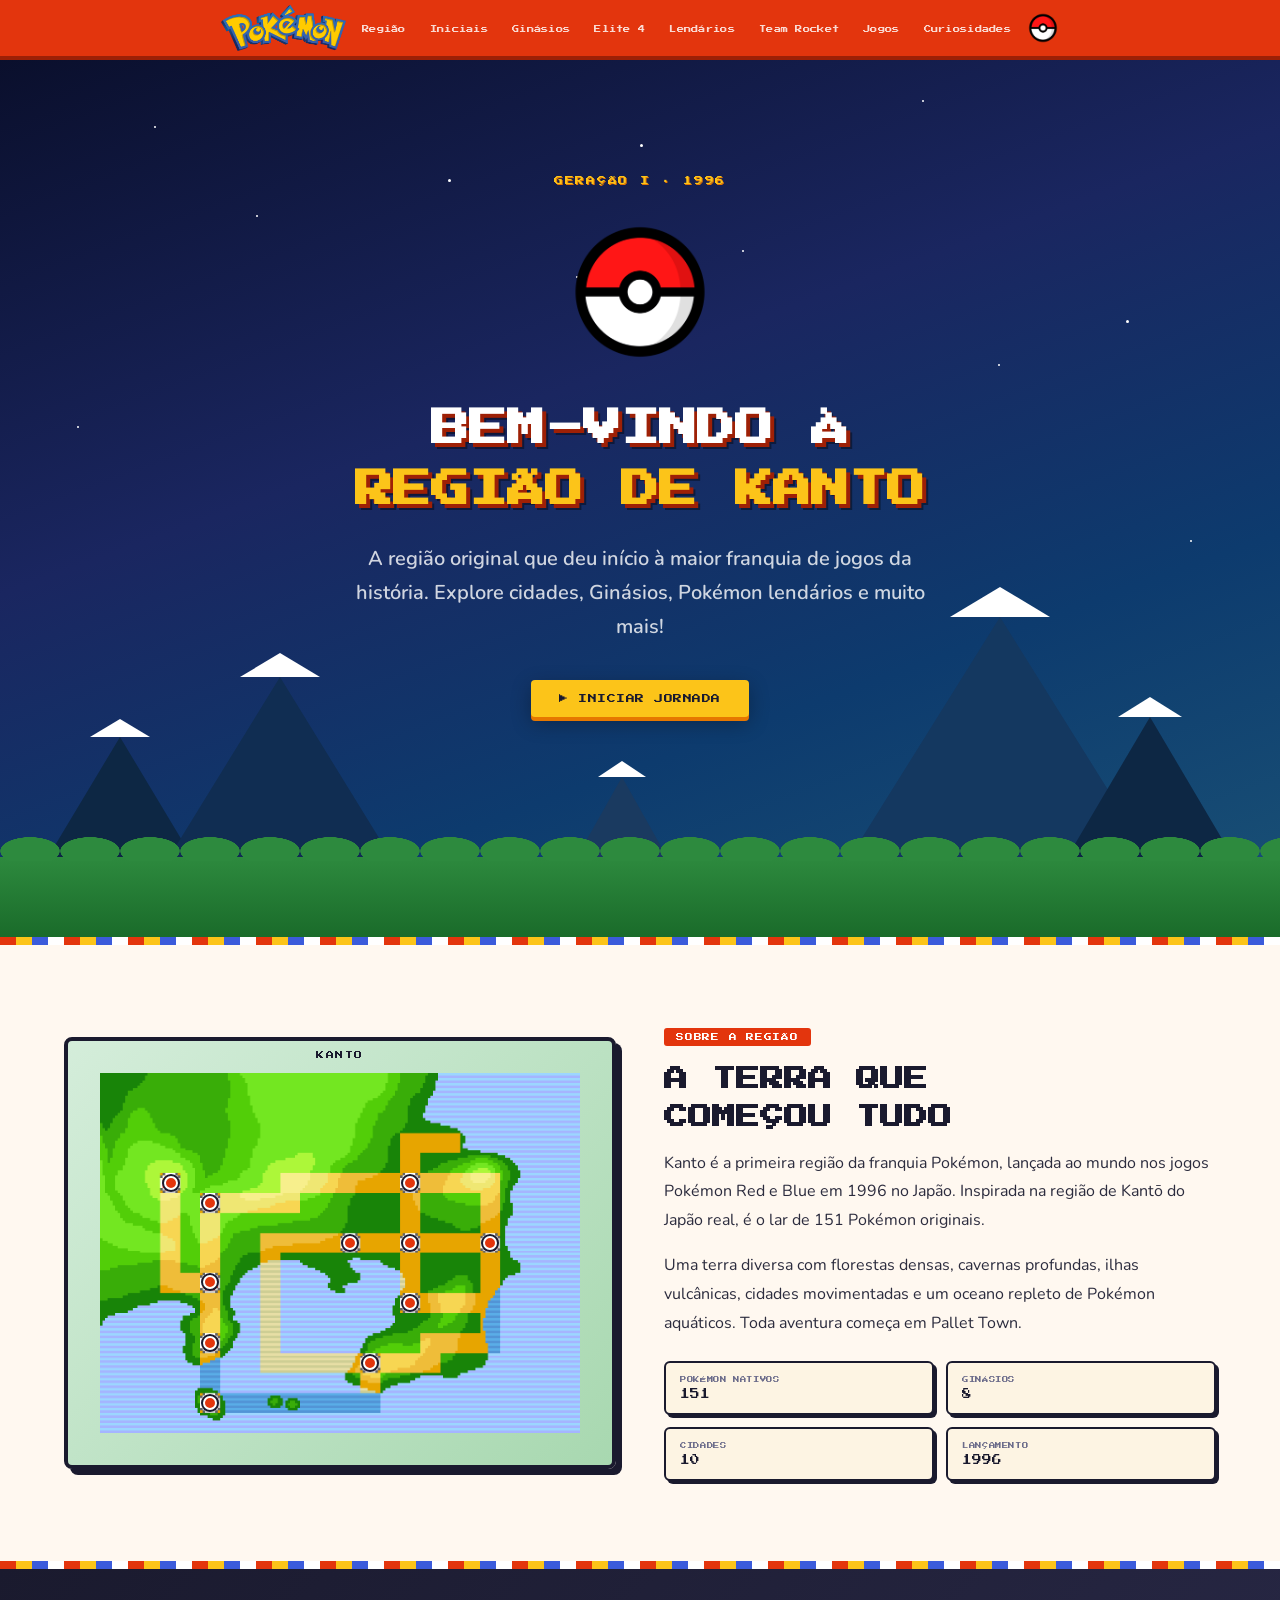
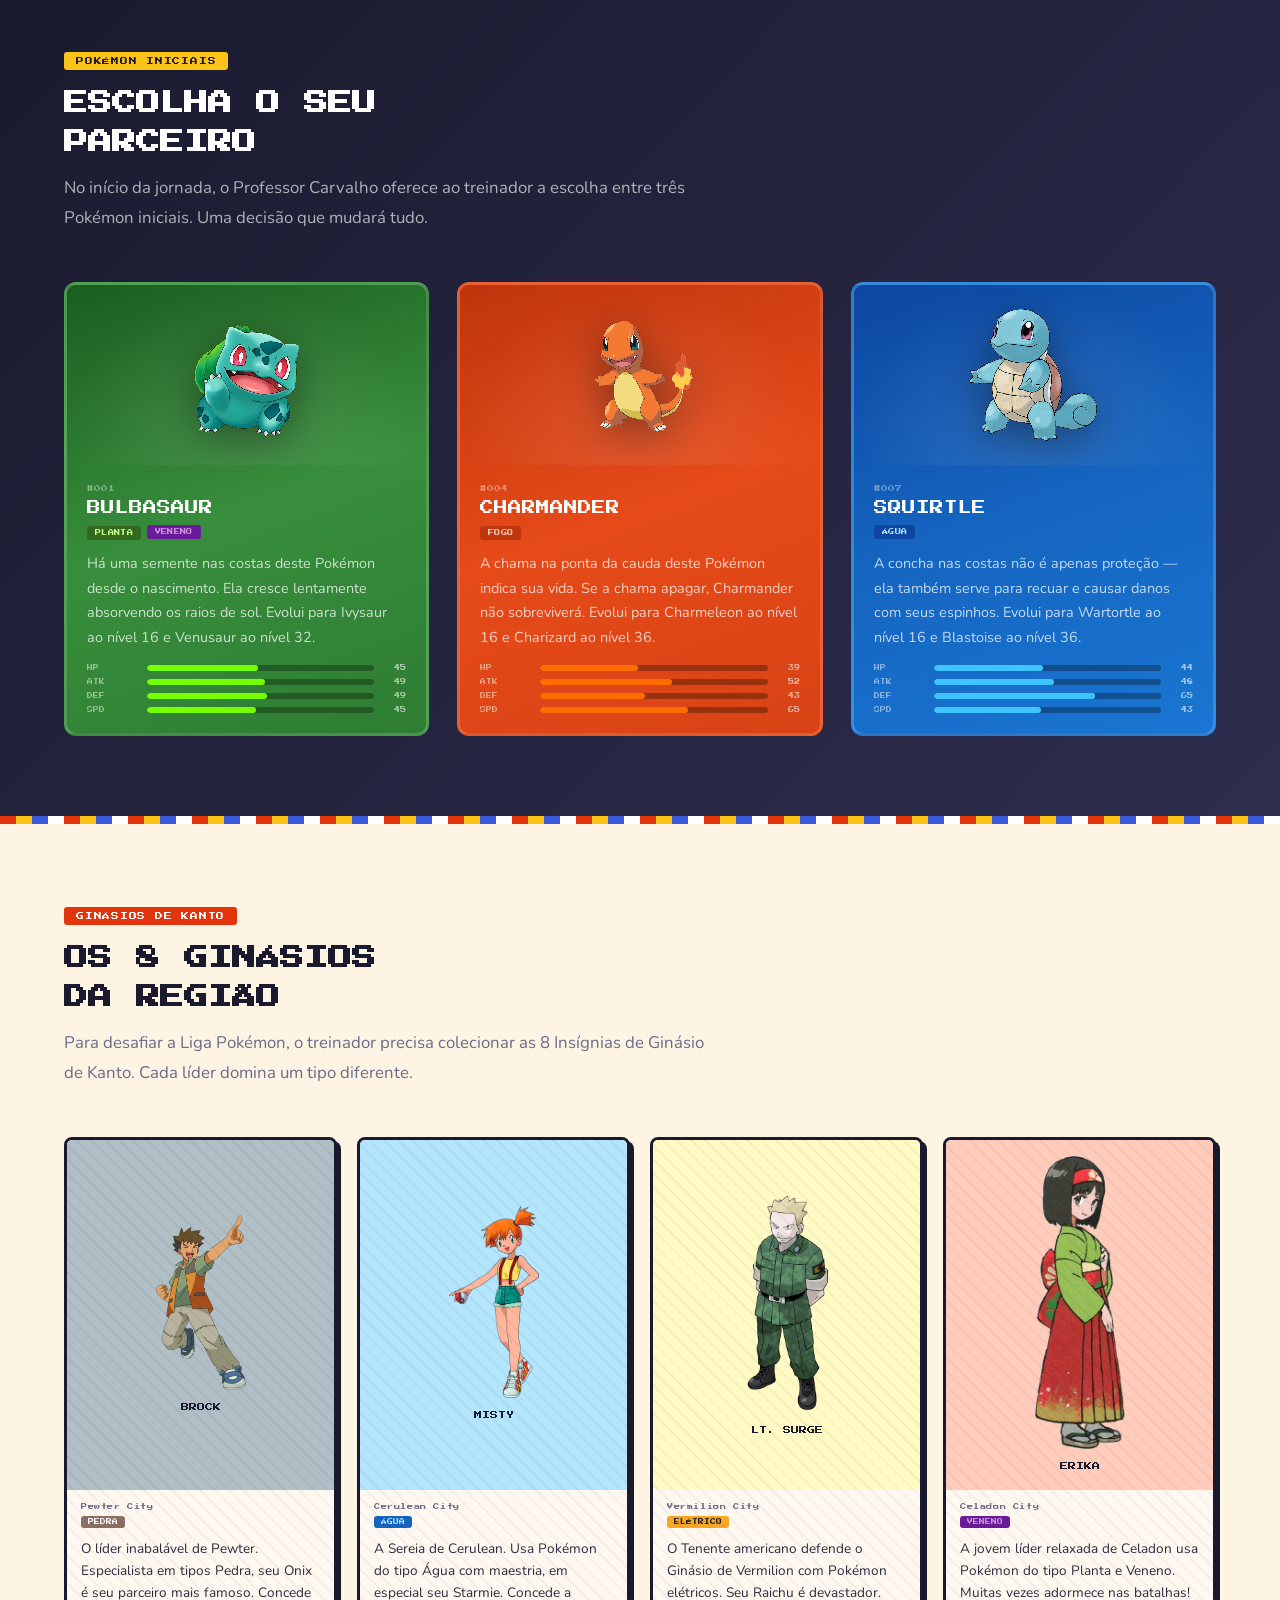
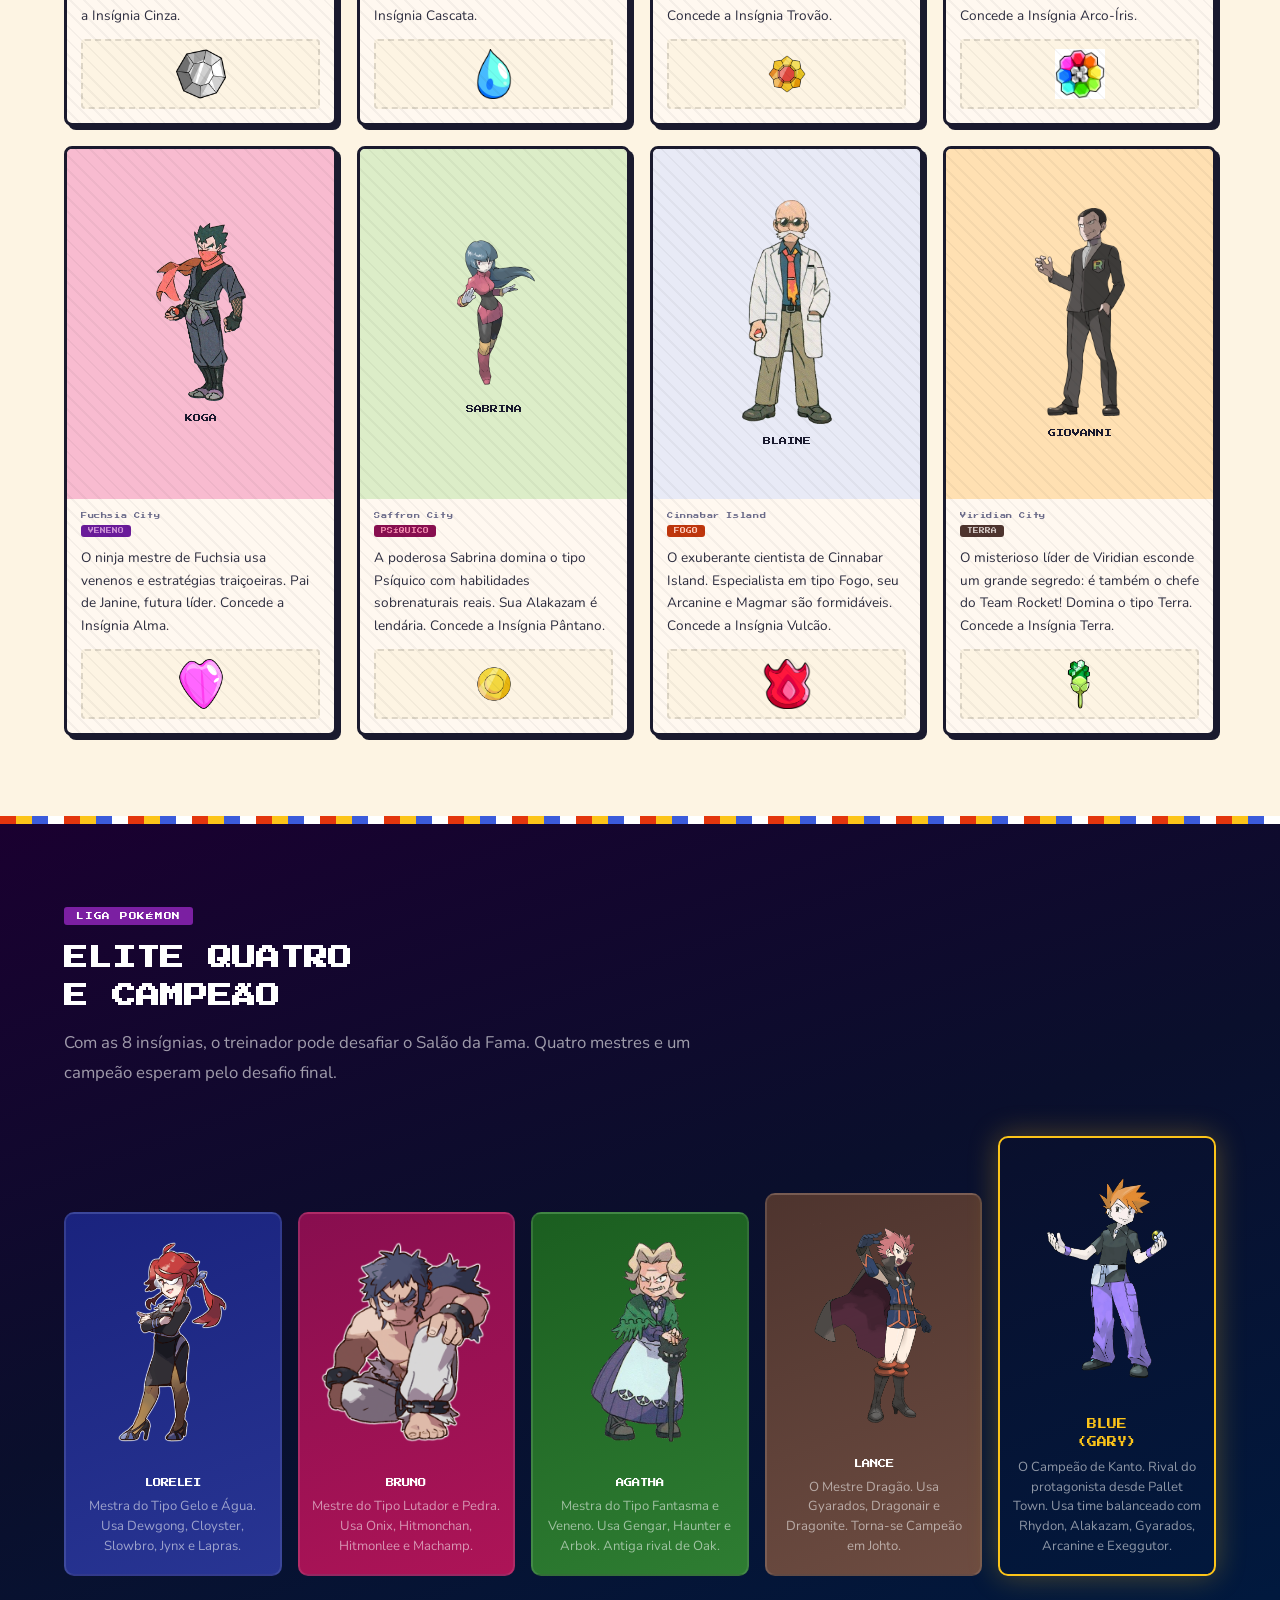
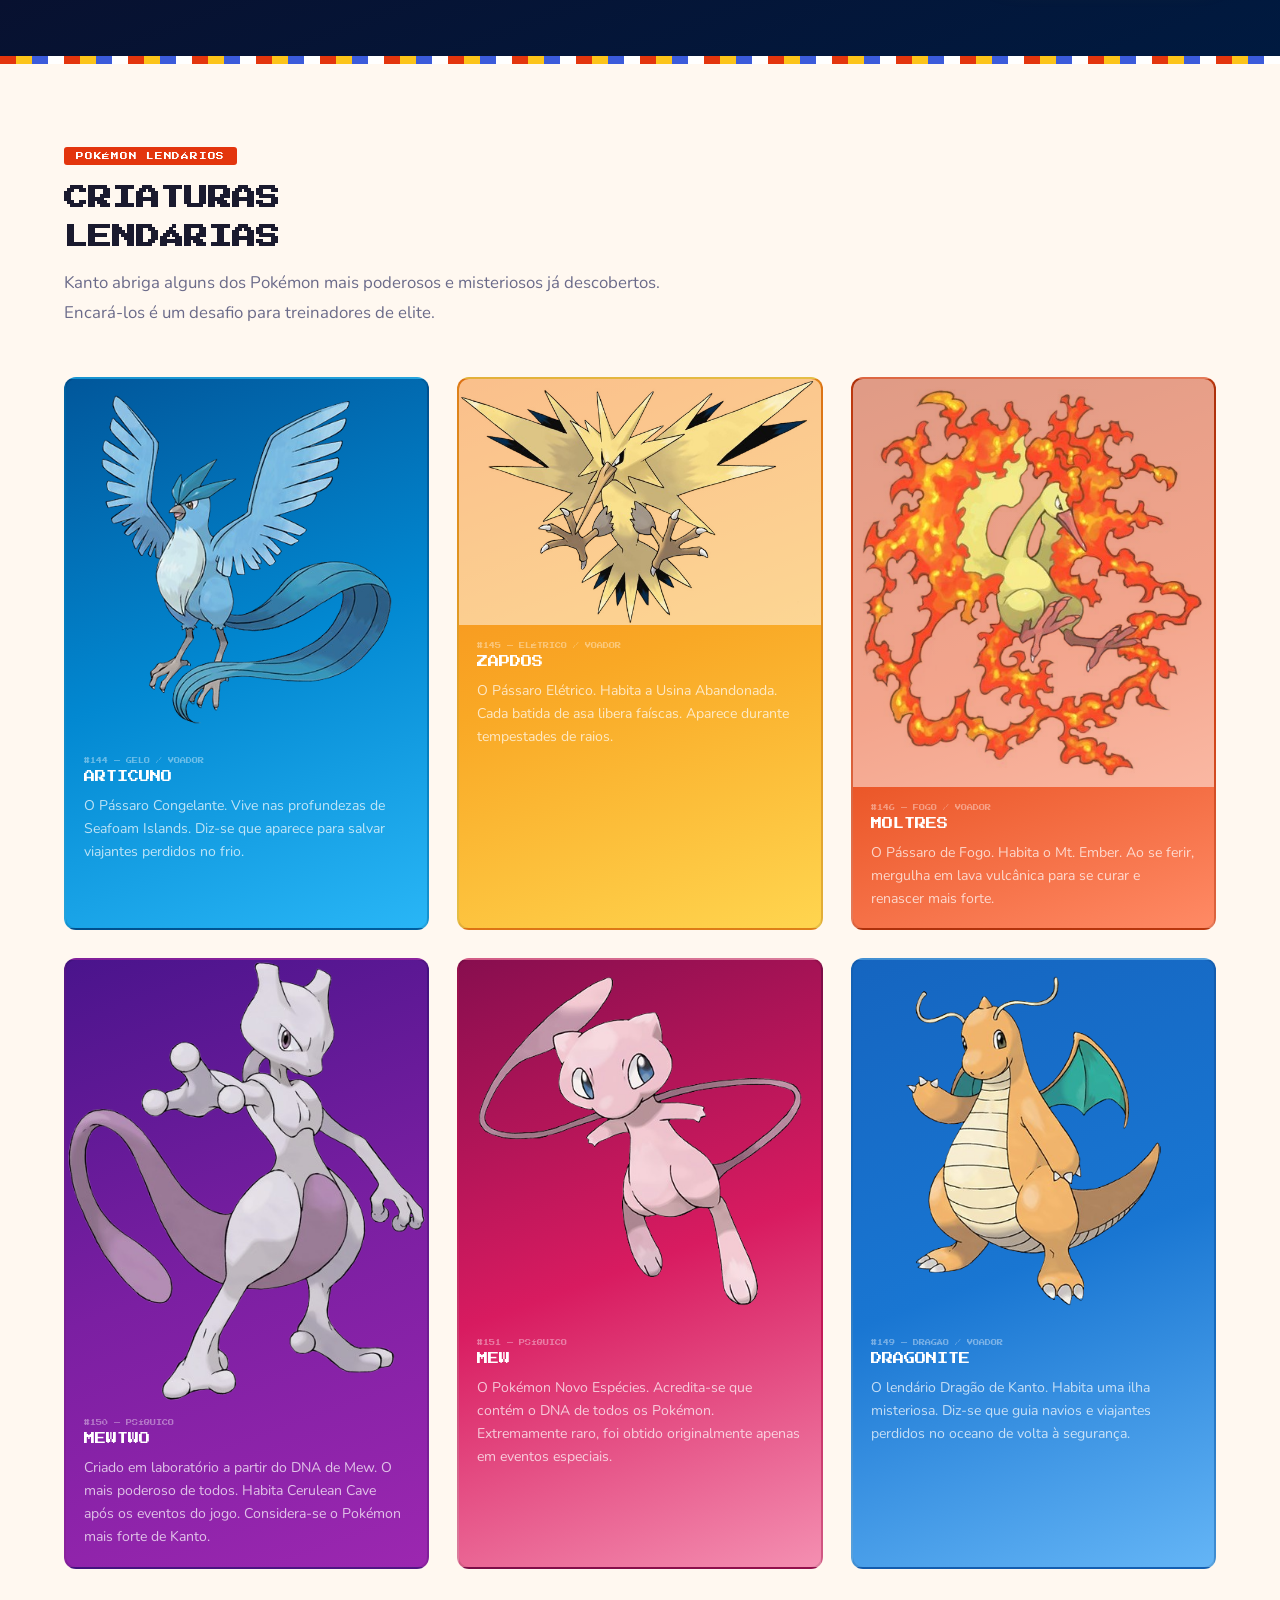
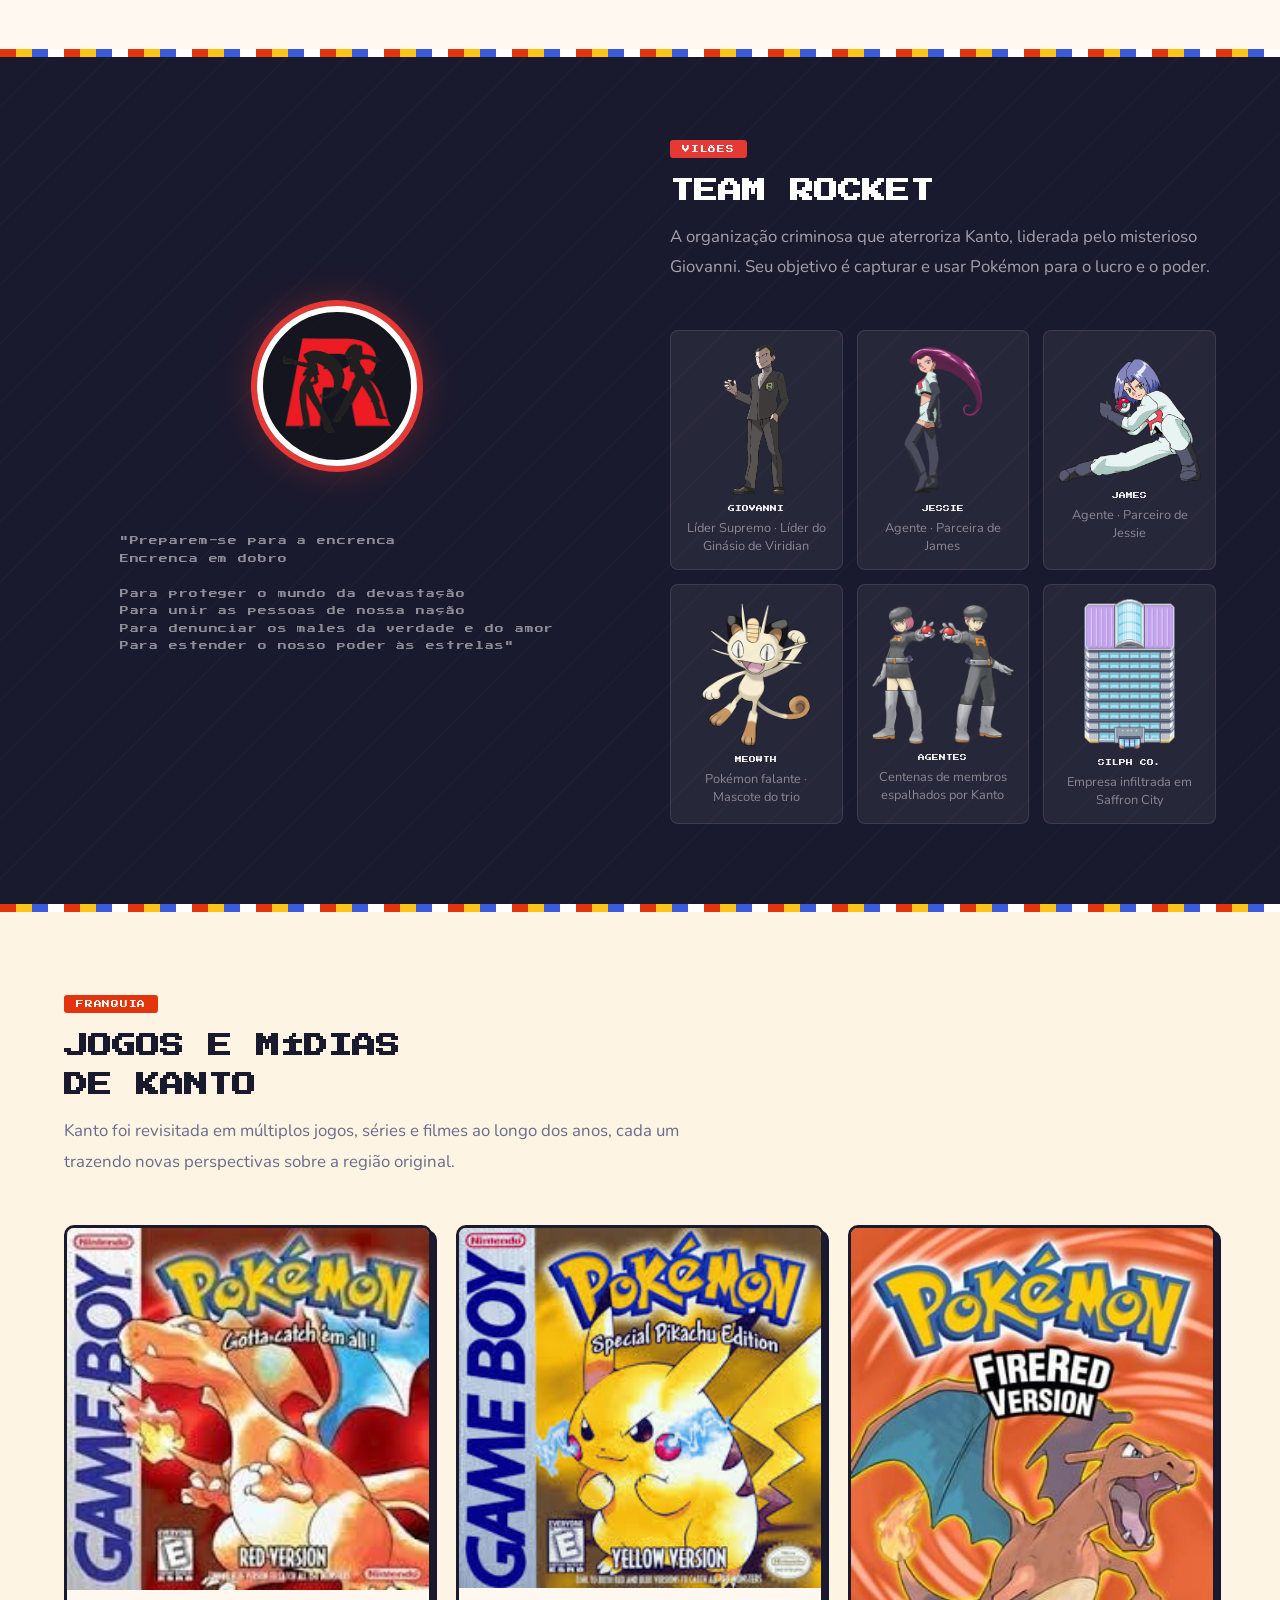
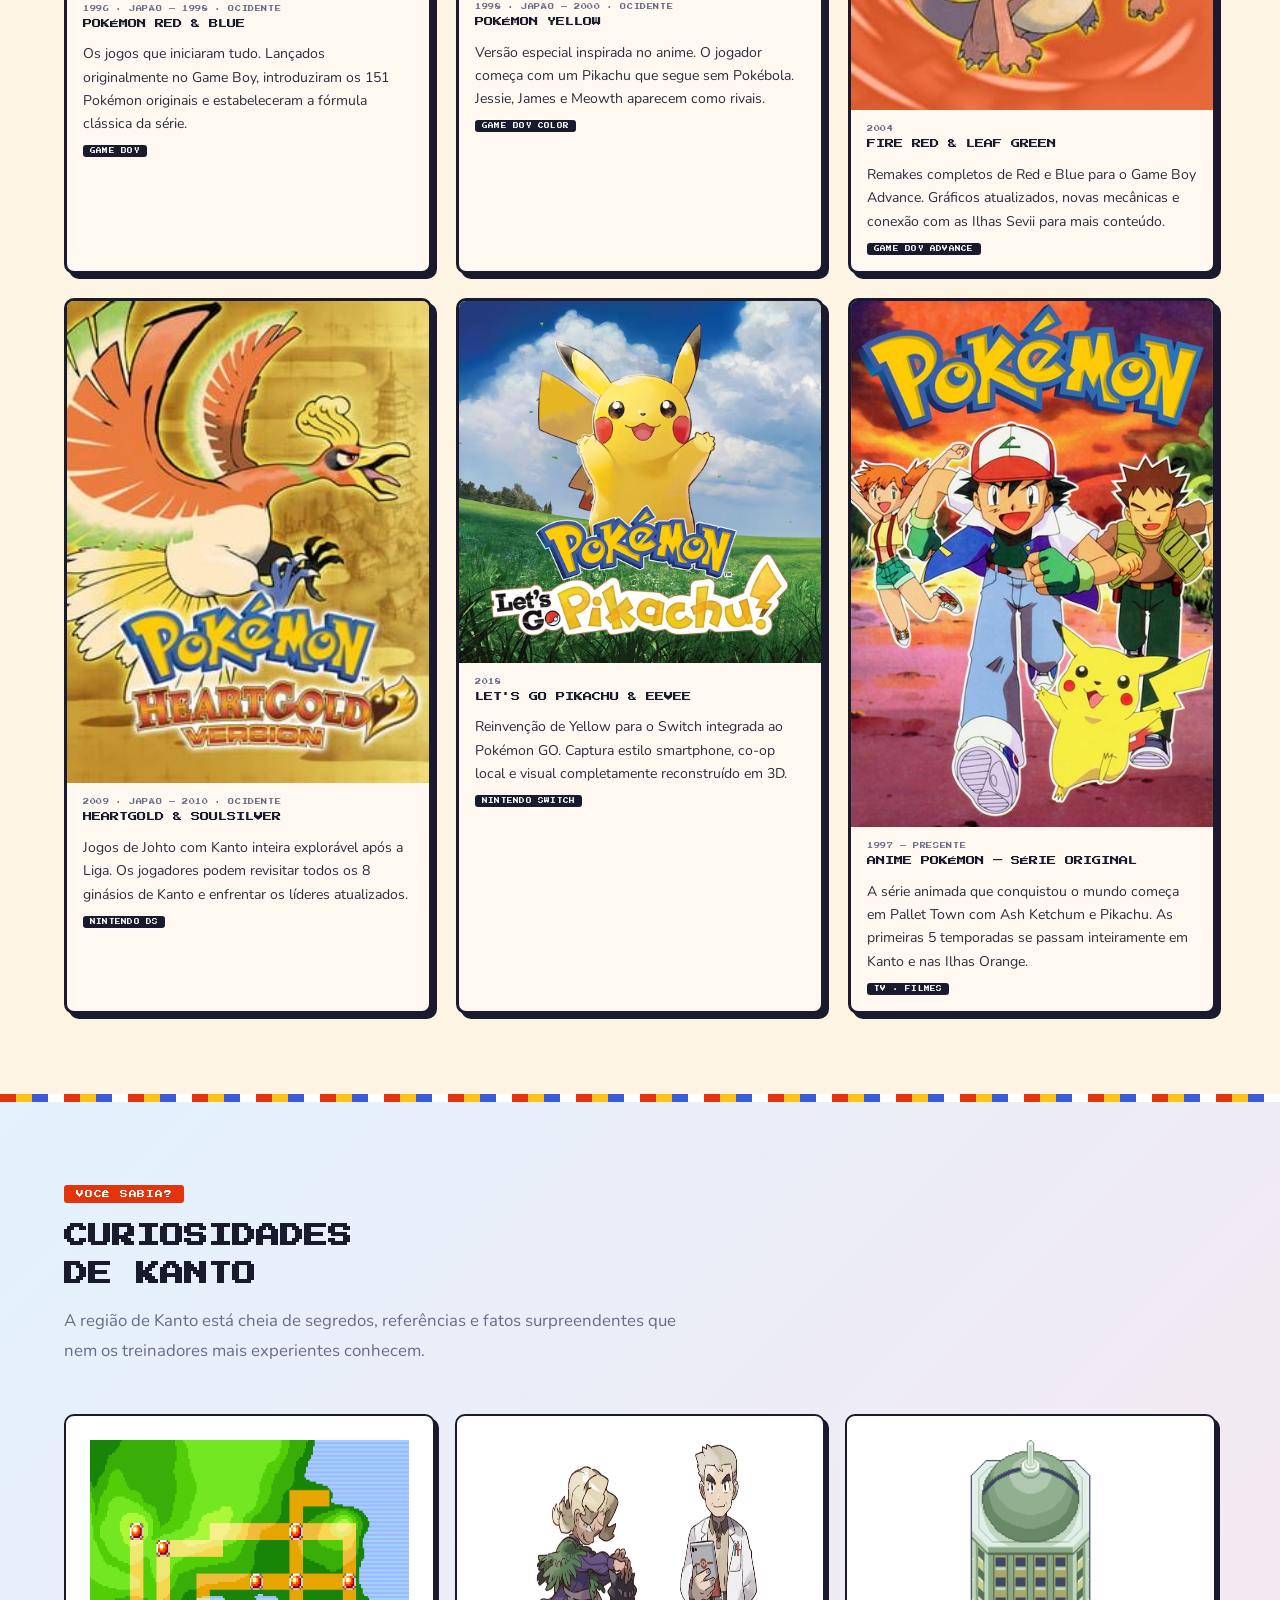
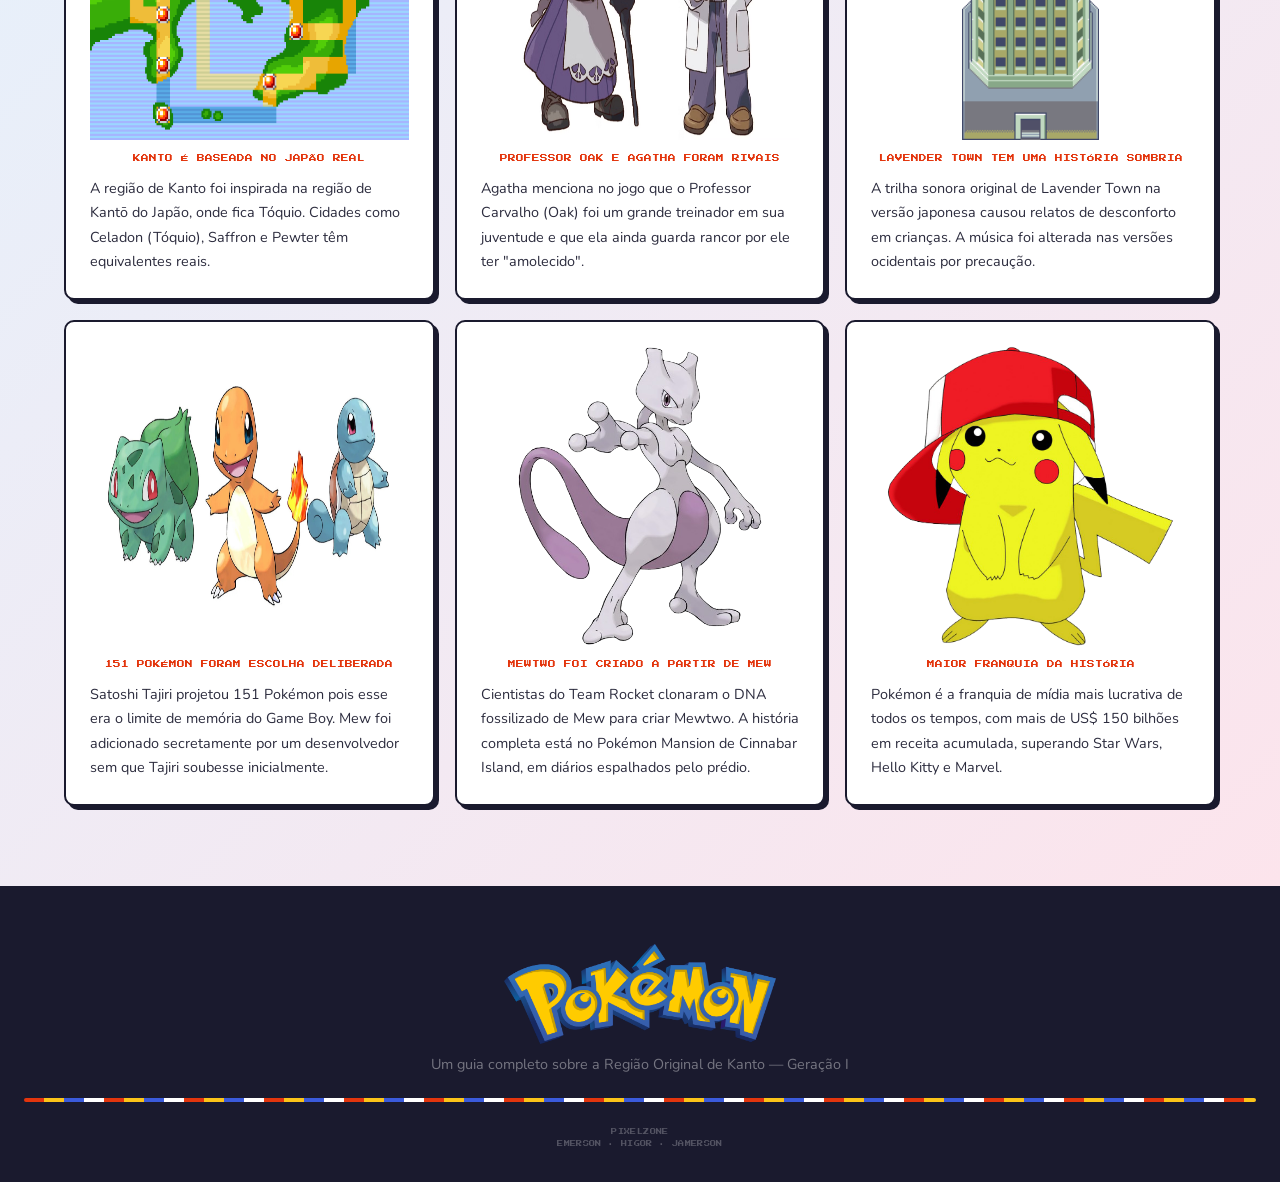
==== index.html @ d69e3532 "organizando arquivos" ====
<!DOCTYPE html>
<html lang="pt-BR">
<head>
<meta charset="UTF-8">
<meta name="viewport" content="width=device-width, initial-scale=1.0">
<title>Pokepedia</title>
<link rel="preconnect" href="https://fonts.googleapis.com">
<link href="https://fonts.googleapis.com/css2?family=Press+Start+2P&family=Nunito:wght@400;600;700;800;900&display=swap" rel="stylesheet">
<link rel="stylesheet" href="style.css">
<link rel="shortcut icon" href="imagens-pokemon/favicon.ico" type="image/x-icon">

<!-- ============================
     NAVEGAÇÃO
============================ -->
<audio id="bgm" loop>
  <source src="audio/1-03. Title Screen.mp3" type="audio/mpeg">
</audio>
<nav>
  <div class="nav-inner">
    <a href="#hero"><img src="imagens-pokemon/International_Pokémon_logo.svg.png" alt=""></a>
    <ul class="nav-links">
      <li><a href="#sobre">Região</a></li>
      <li><a href="#starters">Iniciais</a></li>
      <li><a href="#ginasios">Ginásios</a></li>
      <li><a href="#elite4">Elite 4</a></li>
      <li><a href="#lendarios">Lendários</a></li>
      <li><a href="#team-rocket">Team Rocket</a></li>
      <li><a href="#jogos">Jogos</a></li>
      <li><a href="#curiosidades">Curiosidades</a></li>
    </ul>
    <div class="nav-item" data-name="Pokédex">
      <div class="nav-ball">
        <a href="https://pokemondb.net/pokedex/game/firered-leafgreen" target="_blank"><img src="imagens-pokemon/pokebola.png" alt=""></a>
      </div>
    </div>
  </div>
</nav>

<!-- ============================
     HERO
============================ -->
<section id="hero">
  <div class="stars">
    <div class="star"></div><div class="star"></div><div class="star"></div>
    <div class="star"></div><div class="star"></div><div class="star"></div>
    <div class="star"></div><div class="star"></div><div class="star"></div>
    <div class="star"></div><div class="star"></div><div class="star"></div>
  </div>
  <div class="mountains">
    <div class="mountain mt1"></div>
    <div class="mountain mt2"></div>
    <div class="mountain mt5"></div>
    <div class="mountain mt3"></div>
    <div class="mountain mt4"></div>
  </div>
  <div class="ground"></div>

  <div class="hero-content">
    <p class="hero-eyebrow">Geração I · 1996</p>
    <div class="hero-pokeball">
      <img src="imagens-pokemon/pokebola.png" alt="pokebola">
    </div>
    <h1 class="hero-title">BEM-VINDO À<br><span>REGIÃO DE KANTO</span></h1>
    <p class="hero-subtitle">A região original que deu início à maior franquia de jogos da história. Explore cidades, Ginásios, Pokémon lendários e muito mais!</p>
    <a href="#sobre" class="hero-cta" onclick="document.getElementById('bgm').play()">▶ INICIAR JORNADA</a>
  </div>
</section>

<div class="pixel-divider"></div>

<!-- ============================
     SOBRE KANTO
============================ -->
<section id="sobre">
  <div class="container">
    <div class="sobre-grid">

      <!-- Mapa -->
      <div class="mapa-kanto reveal reveal-1">
        <div class="map-placeholder">
          <img src="imagens-treinadores/mapa-ginasios.png" alt="">
          <div class="city-dot pallet"   data-city="Pallet Town"></div>
          <div class="city-dot viridian" data-city="Viridian City"></div>
          <div class="city-dot pewter"   data-city="Pewter City"></div>
          <div class="city-dot cerulean" data-city="Cerulean City"></div>
          <div class="city-dot vermilion"data-city="Vermilion City"></div>
          <div class="city-dot lavender" data-city="Lavender Town"></div>
          <div class="city-dot celadon"  data-city="Celadon City"></div>
          <div class="city-dot fuchsia"  data-city="Fuchsia City"></div>
          <div class="city-dot saffron"  data-city="Saffron City"></div>
          <div class="city-dot cinnabar" data-city="Cinnabar Island"></div>
          <div class=" city-dot planalto" data-city="Planalto Índigo"></div>
        </div>
      </div>

      <!-- Texto -->
      <div class="sobre-text">
        <span class="section-badge">Sobre a Região</span>
        <h2 class="section-title">A TERRA QUE<br>COMEÇOU TUDO</h2>
        <p>Kanto é a primeira região da franquia Pokémon, lançada ao mundo nos jogos Pokémon Red e Blue em 1996 no Japão. Inspirada na região de Kantō do Japão real, é o lar de 151 Pokémon originais.</p>
        <p>Uma terra diversa com florestas densas, cavernas profundas, ilhas vulcânicas, cidades movimentadas e um oceano repleto de Pokémon aquáticos. Toda aventura começa em Pallet Town.</p>

        <div class="info-boxes">
          <div class="info-box reveal reveal-2">
            <div class="label">Pokémon Nativos</div>
            <div class="value">151</div>
          </div>
          <div class="info-box reveal reveal-3">
            <div class="label">Ginásios</div>
            <div class="value">8</div>
          </div>
          <div class="info-box reveal reveal-4">
            <div class="label">Cidades</div>
            <div class="value">10</div>
          </div>
          <div class="info-box reveal reveal-5">
            <div class="label">Lançamento</div>
            <div class="value">1996</div>
          </div>
        </div>
      </div>
    </div>
  </div>
</section>

<div class="pixel-divider"></div>

<!-- ============================
     STARTERS
============================ -->
<section id="starters">
  <div class="container">
    <span class="section-badge">Pokémon Iniciais</span>
    <h2 class="section-title">ESCOLHA O SEU<br>PARCEIRO</h2>
    <p class="section-lead">No início da jornada, o Professor Carvalho oferece ao treinador a escolha entre três Pokémon iniciais. Uma decisão que mudará tudo.</p>

    <div class="starters-grid">

      <!-- Bulbasaur -->
      <div class="starter-card bulbasaur reveal reveal-1">
        <div class="starter-art">
          <img src="imagens-pokemon/bulbasaur.png" alt="bulbasaur">
        </div>
        <div class="starter-body">
          <div class="starter-number">#001</div>
          <div class="starter-name">BULBASAUR</div>
          <div class="type-badges">
            <span class="type-badge type-planta">PLANTA</span>
            <span class="type-badge type-veneno">VENENO</span>
          </div>
          <p class="starter-desc">Há uma semente nas costas deste Pokémon desde o nascimento. Ela cresce lentamente absorvendo os raios de sol. Evolui para Ivysaur ao nível 16 e Venusaur ao nível 32.</p>
          <div class="starter-stats">
            <div class="stat-row">
              <span class="stat-name">HP</span>
              <div class="stat-bar-bg"><div class="stat-bar" style="width:49%"></div></div>
              <span class="stat-val">45</span>
            </div>
            <div class="stat-row">
              <span class="stat-name">ATK</span>
              <div class="stat-bar-bg"><div class="stat-bar" style="width:52%"></div></div>
              <span class="stat-val">49</span>
            </div>
            <div class="stat-row">
              <span class="stat-name">DEF</span>
              <div class="stat-bar-bg"><div class="stat-bar" style="width:53%"></div></div>
              <span class="stat-val">49</span>
            </div>
            <div class="stat-row">
              <span class="stat-name">SPD</span>
              <div class="stat-bar-bg"><div class="stat-bar" style="width:48%"></div></div>
              <span class="stat-val">45</span>
            </div>
          </div>
        </div>
      </div>

      <!-- Charmander -->
      <div class="starter-card charmander reveal reveal-2">
        <div class="starter-art">
          <img src="imagens-pokemon/charmander.png" alt="">
        </div>
        <div class="starter-body">
          <div class="starter-number">#004</div>
          <div class="starter-name">CHARMANDER</div>
          <div class="type-badges">
            <span class="type-badge type-fogo">FOGO</span>
          </div>
          <p class="starter-desc">A chama na ponta da cauda deste Pokémon indica sua vida. Se a chama apagar, Charmander não sobreviverá. Evolui para Charmeleon ao nível 16 e Charizard ao nível 36.</p>
          <div class="starter-stats">
            <div class="stat-row">
              <span class="stat-name">HP</span>
              <div class="stat-bar-bg"><div class="stat-bar" style="width:43%"></div></div>
              <span class="stat-val">39</span>
            </div>
            <div class="stat-row">
              <span class="stat-name">ATK</span>
              <div class="stat-bar-bg"><div class="stat-bar" style="width:58%"></div></div>
              <span class="stat-val">52</span>
            </div>
            <div class="stat-row">
              <span class="stat-name">DEF</span>
              <div class="stat-bar-bg"><div class="stat-bar" style="width:46%"></div></div>
              <span class="stat-val">43</span>
            </div>
            <div class="stat-row">
              <span class="stat-name">SPD</span>
              <div class="stat-bar-bg"><div class="stat-bar" style="width:65%"></div></div>
              <span class="stat-val">65</span>
            </div>
          </div>
        </div>
      </div>

      <!-- Squirtle -->
      <div class="starter-card squirtle reveal reveal-3">
        <div class="starter-art">
          <img src="imagens-pokemon/squirtle.png" alt="Squirtle">
        </div>
        <div class="starter-body">
          <div class="starter-number">#007</div>
          <div class="starter-name">SQUIRTLE</div>
          <div class="type-badges">
            <span class="type-badge type-agua">ÁGUA</span>
          </div>
          <p class="starter-desc">A concha nas costas não é apenas proteção — ela também serve para recuar e causar danos com seus espinhos. Evolui para Wartortle ao nível 16 e Blastoise ao nível 36.</p>
          <div class="starter-stats">
            <div class="stat-row">
              <span class="stat-name">HP</span>
              <div class="stat-bar-bg"><div class="stat-bar" style="width:48%"></div></div>
              <span class="stat-val">44</span>
            </div>
            <div class="stat-row">
              <span class="stat-name">ATK</span>
              <div class="stat-bar-bg"><div class="stat-bar" style="width:53%"></div></div>
              <span class="stat-val">48</span>
            </div>
            <div class="stat-row">
              <span class="stat-name">DEF</span>
              <div class="stat-bar-bg"><div class="stat-bar" style="width:71%"></div></div>
              <span class="stat-val">65</span>
            </div>
            <div class="stat-row">
              <span class="stat-name">SPD</span>
              <div class="stat-bar-bg"><div class="stat-bar" style="width:47%"></div></div>
              <span class="stat-val">43</span>
            </div>
          </div>
        </div>
      </div>

    </div>
  </div>
</section>

<div class="pixel-divider"></div>

<!-- ============================
     GINÁSIOS
============================ -->
<section id="ginasios">
  <div class="container">
    <span class="section-badge">Ginásios de Kanto</span>
    <h2 class="section-title">OS 8 GINÁSIOS<br>DA REGIÃO</h2>
    <p class="section-lead">Para desafiar a Liga Pokémon, o treinador precisa colecionar as 8 Insígnias de Ginásio de Kanto. Cada líder domina um tipo diferente.</p>

    <div class="gym-grid">

      <div class="gym-card reveal reveal-1">
        <div class="gym-header gym-g1">
          <img src="imagens-treinadores/brock.png" alt="brock">
          <div class="gym-leader">BROCK</div>
        </div>
        <div class="gym-body">
          <div class="gym-city">Pewter City</div>
          <div class="gym-type-row"><span class="gym-type gt-pedra">PEDRA</span></div>
          <p class="gym-desc">O líder inabalável de Pewter. Especialista em tipos Pedra, seu Onix é seu parceiro mais famoso. Concede a Insígnia Cinza.</p>
          <div class="gym-badge-img">
            <img src="imagens-treinadores/pedra.png" alt="insignia de pedra">
          </div>
        </div>
      </div>

      <div class="gym-card reveal reveal-2">
        <div class="gym-header gym-g2">
          <img src="imagens-treinadores/misty.png" alt="misty">
          <div class="gym-leader">MISTY</div>
        </div>
        <div class="gym-body">
          <div class="gym-city">Cerulean City</div>
          <div class="gym-type-row"><span class="gym-type gt-agua">ÁGUA</span></div>
          <p class="gym-desc">A Sereia de Cerulean. Usa Pokémon do tipo Água com maestria, em especial seu Starmie. Concede a Insígnia Cascata.</p>
          <div class="gym-badge-img">
            <img src="imagens-treinadores/agua.png" alt="insignia de agua">
          </div>
        </div>
      </div>

      <div class="gym-card reveal reveal-3">
        <div class="gym-header gym-g3">
          <img src="imagens-treinadores/lt.surge.webp" alt="Lt.Surge">
          <div class="gym-leader">LT. SURGE</div>
        </div>
        <div class="gym-body">
          <div class="gym-city">Vermilion City</div>
          <div class="gym-type-row"><span class="gym-type gt-eletrico">ELÉTRICO</span></div>
          <p class="gym-desc">O Tenente americano defende o Ginásio de Vermilion com Pokémon elétricos. Seu Raichu é devastador. Concede a Insígnia Trovão.</p>
          <div class="gym-badge-img">
            <img src="imagens-treinadores/trovao.png" alt="insignia do trovao">
          </div>
        </div>
      </div>

      <div class="gym-card reveal reveal-4">
        <div class="gym-header gym-g4">
          <img src="imagens-treinadores/erika.webp" alt="erika">
          <div class="gym-leader">ERIKA</div>
        </div>
        <div class="gym-body">
          <div class="gym-city">Celadon City</div>
          <div class="gym-type-row"><span class="gym-type gt-veneno">VENENO</span></div>
          <p class="gym-desc">A jovem líder relaxada de Celadon usa Pokémon do tipo Planta e Veneno. Muitas vezes adormece nas batalhas! Concede a Insígnia Arco-Íris.</p>
          <div class="gym-badge-img">
            <img src="imagens-treinadores/arco-iris.png" alt="insignia do arco-iris">
          </div>
        </div>
      </div>

      <div class="gym-card reveal reveal-1">
        <div class="gym-header gym-g5">
          <img src="imagens-treinadores/koga.webp" alt="koga">
          <div class="gym-leader">KOGA</div>
        </div>
        <div class="gym-body">
          <div class="gym-city">Fuchsia City</div>
          <div class="gym-type-row"><span class="gym-type gt-veneno">VENENO</span></div>
          <p class="gym-desc">O ninja mestre de Fuchsia usa venenos e estratégias traiçoeiras. Pai de Janine, futura líder. Concede a Insígnia Alma.</p>
          <div class="gym-badge-img">
            <img src="imagens-treinadores/alma.png" alt="insignia da alma">
          </div>
        </div>
      </div>

      <div class="gym-card reveal reveal-2">
        <div class="gym-header gym-g6">
          <img src="imagens-treinadores/sabrina.webp" alt="sabrina">
          <div class="gym-leader">SABRINA</div>
        </div>
        <div class="gym-body">
          <div class="gym-city">Saffron City</div>
          <div class="gym-type-row"><span class="gym-type gt-psiquico">PSÍQUICO</span></div>
          <p class="gym-desc">A poderosa Sabrina domina o tipo Psíquico com habilidades sobrenaturais reais. Sua Alakazam é lendária. Concede a Insígnia Pântano.</p>
          <div class="gym-badge-img">
            <img src="imagens-treinadores/pantano.png" alt="insignia do pantano">
          </div>
        </div>
      </div>

      <div class="gym-card reveal reveal-3">
        <div class="gym-header gym-g7">
          <img src="imagens-treinadores/blaine.webp" alt="blaine">
          <div class="gym-leader">BLAINE</div>
        </div>
        <div class="gym-body">
          <div class="gym-city">Cinnabar Island</div>
          <div class="gym-type-row"><span class="gym-type gt-fogo">FOGO</span></div>
          <p class="gym-desc">O exuberante cientista de Cinnabar Island. Especialista em tipo Fogo, seu Arcanine e Magmar são formidáveis. Concede a Insígnia Vulcão.</p>
          <div class="gym-badge-img">
            <img src="imagens-treinadores/vulcao.png" alt="insignia do vulcao">
          </div>
        </div>
      </div>

      <div class="gym-card reveal reveal-4">
        <div class="gym-header gym-g8">
          <img src="imagens-treinadores/giovanni.webp" alt="giovanni">
          <div class="gym-leader">GIOVANNI</div>
        </div>
        <div class="gym-body">
          <div class="gym-city">Viridian City</div>
          <div class="gym-type-row"><span class="gym-type gt-terra">TERRA</span></div>
          <p class="gym-desc">O misterioso líder de Viridian esconde um grande segredo: é também o chefe do Team Rocket! Domina o tipo Terra. Concede a Insígnia Terra.</p>
          <div class="gym-badge-img">
            <img src="imagens-treinadores/terra.png" alt="insignia da terra">
          </div>
        </div>
      </div>

    </div>
  </div>
</section>

<div class="pixel-divider"></div>

<!-- ============================
     ELITE 4 + CAMPEÃO
============================ -->
<section id="elite4">
  <div class="container">
    <span class="section-badge">Liga Pokémon</span>
    <h2 class="section-title">ELITE QUATRO<br>E CAMPEÃO</h2>
    <p class="section-lead">Com as 8 insígnias, o treinador pode desafiar o Salão da Fama. Quatro mestres e um campeão esperam pelo desafio final.</p>

    <div class="elite-grid">

      <div class="elite-card elite-e1 reveal reveal-1">
        <div class="elite-portrait">
          <img src="imagens-treinadores/lorelei1.png" alt="lorelei">
        </div>
        <div class="elite-body">
          <div class="elite-name">LORELEI</div>
          <p class="elite-spec">Mestra do Tipo Gelo e Água. Usa Dewgong, Cloyster, Slowbro, Jynx e Lapras.</p>
        </div>
      </div>

      <div class="elite-card elite-e2 reveal reveal-2">
        <div class="elite-portrait">
          <img src="imagens-treinadores/bruno.png" alt="bruno">
        </div>
        <div class="elite-body">
          <div class="elite-name">BRUNO</div>
          <p class="elite-spec">Mestre do Tipo Lutador e Pedra. Usa Onix, Hitmonchan, Hitmonlee e Machamp.</p>
        </div>
      </div>

      <div class="elite-card elite-e3 reveal reveal-3">
        <div class="elite-portrait">
          <img src="imagens-treinadores/agatha.webp" alt="agatha">
        </div>
        <div class="elite-body">
          <div class="elite-name">AGATHA</div>
          <p class="elite-spec">Mestra do Tipo Fantasma e Veneno. Usa Gengar, Haunter e Arbok. Antiga rival de Oak.</p>
        </div>
      </div>

      <div class="elite-card elite-e4 reveal reveal-4">
        <div class="elite-portrait">
          <img src="imagens-treinadores/lance.png" alt="lance">
        </div>
        <div class="elite-body">
          <div class="elite-name">LANCE</div>
          <p class="elite-spec">O Mestre Dragão. Usa Gyarados, Dragonair e Dragonite. Torna-se Campeão em Johto.</p>
        </div>
      </div>

      <div class="elite-card champion reveal reveal-5">
        <div class="elite-portrait">
          <img src="imagens-treinadores/blue.webp" alt="blue">
        </div>
        <div class="elite-body">
          <div class="elite-name">BLUE<br>(GARY)</div>
          <p class="elite-spec">O Campeão de Kanto. Rival do protagonista desde Pallet Town. Usa time balanceado com Rhydon, Alakazam, Gyarados, Arcanine e Exeggutor.</p>
        </div>
      </div>

    </div>
  </div>
</section>

<div class="pixel-divider"></div>

<!-- ============================
     LENDÁRIOS
============================ -->
<section id="lendarios">
  <div class="container">
    <span class="section-badge">Pokémon Lendários</span>
    <h2 class="section-title">CRIATURAS<br>LENDÁRIAS</h2>
    <p class="section-lead">Kanto abriga alguns dos Pokémon mais poderosos e misteriosos já descobertos. Encará-los é um desafio para treinadores de elite.</p>

    <div class="lend-grid">

      <div class="lend-card lend-articuno reveal reveal-1">
        <img src="imagens-pokemon/articuno.png" alt="Articuno">
        <div class="lend-body">
          <div class="lend-number">#144 — GELO / VOADOR</div>
          <div class="lend-name">ARTICUNO</div>
          <p class="lend-desc">O Pássaro Congelante. Vive nas profundezas de Seafoam Islands. Diz-se que aparece para salvar viajantes perdidos no frio.</p>
        </div>
      </div>

      <div class="lend-card lend-zapdos reveal reveal-2">
        <img src="imagens-pokemon/zaptos.png" alt="Zaptos">
        <div class="lend-body">
          <div class="lend-number">#145 — ELÉTRICO / VOADOR</div>
          <div class="lend-name">ZAPDOS</div>
          <p class="lend-desc">O Pássaro Elétrico. Habita a Usina Abandonada. Cada batida de asa libera faíscas. Aparece durante tempestades de raios.</p>
        </div>
      </div>

      <div class="lend-card lend-moltres reveal reveal-3">
        <img src="imagens-pokemon/moltres.png" alt="Moltres">
        <div class="lend-body">
          <div class="lend-number">#146 — FOGO / VOADOR</div>
          <div class="lend-name">MOLTRES</div>
          <p class="lend-desc">O Pássaro de Fogo. Habita o Mt. Ember. Ao se ferir, mergulha em lava vulcânica para se curar e renascer mais forte.</p>
        </div>
      </div>

      <div class="lend-card lend-mewtwo reveal reveal-4">
        <img src="imagens-pokemon/mewtwo.png" alt="Mewtwo">
        <div class="lend-body">
          <div class="lend-number">#150 — PSÍQUICO</div>
          <div class="lend-name">MEWTWO</div>
          <p class="lend-desc">Criado em laboratório a partir do DNA de Mew. O mais poderoso de todos. Habita Cerulean Cave após os eventos do jogo. Considera-se o Pokémon mais forte de Kanto.</p>
        </div>
      </div>

      <div class="lend-card lend-mew reveal reveal-5">
        <img src="imagens-pokemon/mew.png" alt="Mew">
        <div class="lend-body">
          <div class="lend-number">#151 — PSÍQUICO</div>
          <div class="lend-name">MEW</div>
          <p class="lend-desc">O Pokémon Novo Espécies. Acredita-se que contém o DNA de todos os Pokémon. Extremamente raro, foi obtido originalmente apenas em eventos especiais.</p>
        </div>
      </div>

      <div class="lend-card lend-dragonite reveal reveal-6">
        <img src="imagens-pokemon/dragonite.png" alt="Dragonite">
        <div class="lend-body">
          <div class="lend-number">#149 — DRAGÃO / VOADOR</div>
          <div class="lend-name">DRAGONITE</div>
          <p class="lend-desc">O lendário Dragão de Kanto. Habita uma ilha misteriosa. Diz-se que guia navios e viajantes perdidos no oceano de volta à segurança.</p>
        </div>
      </div>

    </div>
  </div>
</section>

<div class="pixel-divider"></div>

<!-- ============================
     TEAM ROCKET
============================ -->
<section id="team-rocket">
  <div class="container">
    <div class="rocket-layout">

      <div class="rocket-visual">
        <div class="rocket-logo">
          <img src="imagens-treinadores/equipe-rocket.png" alt="equipe rocket">
        </div>
        <p class="rocket-motto">
          "Preparem-se para a encrenca <br>
          Encrenca em dobro <br>
          <br>
          Para proteger o mundo da devastação <br>
          Para unir as pessoas de nossa nação <br>
          Para denunciar os males da verdade e do amor <br>
          Para estender o nosso poder às estrelas"
        </p>
      </div>

      <div class="rocket-text">
        <span class="section-badge">Vilões</span>
        <h2 class="section-title">TEAM ROCKET</h2>
        <p class="section-lead">A organização criminosa que aterroriza Kanto, liderada pelo misterioso Giovanni. Seu objetivo é capturar e usar Pokémon para o lucro e o poder.</p>

        <div class="rocket-members">
          <div class="member-card reveal reveal-1">
            <span class="member-emoji">
              <img src="imagens-treinadores/giovanni.webp" alt="giovanni">
            </span>
            <div class="member-name">GIOVANNI</div>
            <div class="member-role">Líder Supremo · Líder do Ginásio de Viridian</div>
          </div>
          <div class="member-card reveal reveal-2">
            <span class="member-emoji">
              <img src="imagens-treinadores/jessie.webp" alt="jessie">
            </span>
            <div class="member-name">JESSIE</div>
            <div class="member-role">Agente · Parceira de James</div>
          </div>
          <div class="member-card reveal reveal-3">
            <span class="member-emoji">
              <img src="imagens-treinadores/james.png" alt="James">
            </span>
            <div class="member-name">JAMES</div>
            <div class="member-role">Agente · Parceiro de Jessie</div>
          </div>
          <div class="member-card reveal reveal-4">
            <span class="member-emoji">
              <img src="imagens-pokemon/Meowth.png" alt="Meowth">
            </span>
            <div class="member-name">MEOWTH</div>
            <div class="member-role">Pokémon falante · Mascote do trio</div>
          </div>
          <div class="member-card reveal reveal-5">
            <span class="member-emoji">
              <img src="imagens-treinadores/agentes.webp" alt="agentes">
            </span>
            <div class="member-name">AGENTES</div>
            <div class="member-role">Centenas de membros espalhados por Kanto</div>
          </div>
          <div class="member-card reveal reveal-6">
            <span class="member-emoji">
              <img src="imagens-treinadores/Silph_Co_FRLG.webp" alt="silph">
            </span>
            <div class="member-name">SILPH CO.</div>
            <div class="member-role">Empresa infiltrada em Saffron City</div>
          </div>
        </div>
      </div>

    </div>
  </div>
</section>

<div class="pixel-divider"></div>

<!-- ============================
     JOGOS & MÍDIAS
============================ -->
<section id="jogos">
  <div class="container">
    <span class="section-badge">Franquia</span>
    <h2 class="section-title">JOGOS E MÍDIAS<br>DE KANTO</h2>
    <p class="section-lead">Kanto foi revisitada em múltiplos jogos, séries e filmes ao longo dos anos, cada um trazendo novas perspectivas sobre a região original.</p>

    <div class="jogos-grid">

      <div class="jogo-card reveal reveal-1">
        <div class="jogo-cover jg-rb">
          <span class="poke-emoji">
            <img src="imagens-pokemon/red.jpg" alt="red">
          </span>
        </div>
        <div class="jogo-body">
          <div class="jogo-year">1996 · JAPÃO — 1998 · OCIDENTE</div>
          <div class="jogo-name">POKÉMON RED & BLUE</div>
          <p class="jogo-desc">Os jogos que iniciaram tudo. Lançados originalmente no Game Boy, introduziram os 151 Pokémon originais e estabeleceram a fórmula clássica da série.</p>
          <div class="platform-chips">
            <span class="chip">GAME BOY</span>
          </div>
        </div>
      </div>

      <div class="jogo-card reveal reveal-2">
        <div class="jogo-cover jg-y">
          <span class="poke-emoji">
            <img src="imagens-pokemon/yellow.jpg" alt="yellow">
          </span>
        </div>
        <div class="jogo-body">
          <div class="jogo-year">1998 · JAPÃO — 2000 · OCIDENTE</div>
          <div class="jogo-name">POKÉMON YELLOW</div>
          <p class="jogo-desc">Versão especial inspirada no anime. O jogador começa com um Pikachu que segue sem Pokébola. Jessie, James e Meowth aparecem como rivais.</p>
          <div class="platform-chips">
            <span class="chip">GAME BOY COLOR</span>
          </div>
        </div>
      </div>

      <div class="jogo-card reveal reveal-3">
        <div class="jogo-cover jg-fr">
          <span class="poke-emoji">
            <img src="imagens-pokemon/fire-red (1).jpg" alt="fire-red">
          </span>
        </div>
        <div class="jogo-body">
          <div class="jogo-year">2004</div>
          <div class="jogo-name">FIRE RED &amp; LEAF GREEN</div>
          <p class="jogo-desc">Remakes completos de Red e Blue para o Game Boy Advance. Gráficos atualizados, novas mecânicas e conexão com as Ilhas Sevii para mais conteúdo.</p>
          <div class="platform-chips">
            <span class="chip">GAME BOY ADVANCE</span>
          </div>
        </div>
      </div>

      <div class="jogo-card reveal reveal-4">
        <div class="jogo-cover jg-hgss">
          <span class="poke-emoji">
            <img src="imagens-pokemon/heart-gold.jpg" alt="heart-gold">
          </span>
        </div>
        <div class="jogo-body">
          <div class="jogo-year">2009 · JAPÃO — 2010 · OCIDENTE</div>
          <div class="jogo-name">HEARTGOLD &amp; SOULSILVER</div>
          <p class="jogo-desc">Jogos de Johto com Kanto inteira explorável após a Liga. Os jogadores podem revisitar todos os 8 ginásios de Kanto e enfrentar os líderes atualizados.</p>
          <div class="platform-chips">
            <span class="chip">NINTENDO DS</span>
          </div>
        </div>
      </div>

      <div class="jogo-card reveal reveal-5">
        <div class="jogo-cover jg-lgpe">
          <span class="poke-emoji">
            <img src="imagens-pokemon/lets-go-pikachu.avif" alt="">
          </span>
        </div>
        <div class="jogo-body">
          <div class="jogo-year">2018</div>
          <div class="jogo-name">LET'S GO PIKACHU &amp; EEVEE</div>
          <p class="jogo-desc">Reinvenção de Yellow para o Switch integrada ao Pokémon GO. Captura estilo smartphone, co-op local e visual completamente reconstruído em 3D.</p>
          <div class="platform-chips">
            <span class="chip">NINTENDO SWITCH</span>
          </div>
        </div>
      </div>

      <div class="jogo-card reveal reveal-6">
        <div class="jogo-cover jg-anime">
          <span class="poke-emoji">
            <img src="imagens-pokemon/pokemon.jpg" alt="pokemon">
          </span>
        </div>
        <div class="jogo-body">
          <div class="jogo-year">1997 — PRESENTE</div>
          <div class="jogo-name">ANIME POKÉMON — SÉRIE ORIGINAL</div>
          <p class="jogo-desc">A série animada que conquistou o mundo começa em Pallet Town com Ash Ketchum e Pikachu. As primeiras 5 temporadas se passam inteiramente em Kanto e nas Ilhas Orange.</p>
          <div class="platform-chips">
            <span class="chip">TV · FILMES</span>
          </div>
        </div>
      </div>

    </div>
  </div>
</section>

<div class="pixel-divider"></div>

<!-- ============================
     CURIOSIDADES
============================ -->
<section id="curiosidades">
  <div class="container">
    <span class="section-badge">Você Sabia?</span>
    <h2 class="section-title">CURIOSIDADES<br>DE KANTO</h2>
    <p class="section-lead">A região de Kanto está cheia de segredos, referências e fatos surpreendentes que nem os treinadores mais experientes conhecem.</p>

    <div class="trivia-grid">

      <div class="trivia-card reveal reveal-1">
        <span class="trivia-icon">
          <img src="imagens-treinadores/mapa-ginasios.png" alt="Kanto">
        </span>
        <p class="trivia-q">KANTO É BASEADA NO JAPÃO REAL</p>
        <p class="trivia-a">A região de Kanto foi inspirada na região de Kantō do Japão, onde fica Tóquio. Cidades como Celadon (Tóquio), Saffron e Pewter têm equivalentes reais.</p>
      </div>

      <div class="trivia-card reveal reveal-2">
        <span class="trivia-icon">
          <img src="imagens-treinadores/pokemon-lets-go-professor-oak-agatha-key-visual.avif" alt="oak vs agatha">
        </span>
        <p class="trivia-q">PROFESSOR OAK E AGATHA FORAM RIVAIS</p>
        <p class="trivia-a">Agatha menciona no jogo que o Professor Carvalho (Oak) foi um grande treinador em sua juventude e que ela ainda guarda rancor por ele ter "amolecido".</p>
      </div>

      <div class="trivia-card reveal reveal-3">
        <span class="trivia-icon">
          <img src="imagens-treinadores/lavender.png" alt="lavender tower">
        </span>
        <p class="trivia-q">LAVENDER TOWN TEM UMA HISTÓRIA SOMBRIA</p>
        <p class="trivia-a">A trilha sonora original de Lavender Town na versão japonesa causou relatos de desconforto em crianças. A música foi alterada nas versões ocidentais por precaução.</p>
      </div>

      <div class="trivia-card reveal reveal-4">
        <span class="trivia-icon">
          <img src="imagens-pokemon/kanto-starters_e8yg.jpg" alt="iniciais">
        </span>
        <p class="trivia-q">151 POKÉMON FORAM ESCOLHA DELIBERADA</p>
        <p class="trivia-a">Satoshi Tajiri projetou 151 Pokémon pois esse era o limite de memória do Game Boy. Mew foi adicionado secretamente por um desenvolvedor sem que Tajiri soubesse inicialmente.</p>
      </div>

      <div class="trivia-card reveal reveal-5">
        <span class="trivia-icon">
          <img src="imagens-pokemon/mewtwo.png" alt="mewtwo">
        </span>
        <p class="trivia-q">MEWTWO FOI CRIADO A PARTIR DE MEW</p>
        <p class="trivia-a">Cientistas do Team Rocket clonaram o DNA fossilizado de Mew para criar Mewtwo. A história completa está no Pokémon Mansion de Cinnabar Island, em diários espalhados pelo prédio.</p>
      </div>

      <div class="trivia-card reveal reveal-6">
        <span class="trivia-icon">
          <img src="imagens-pokemon/Pikachu-PNG-Picture.png" alt="Pikachu">
        </span>
        <p class="trivia-q">MAIOR FRANQUIA DA HISTÓRIA</p>
        <p class="trivia-a">Pokémon é a franquia de mídia mais lucrativa de todos os tempos, com mais de US$ 150 bilhões em receita acumulada, superando Star Wars, Hello Kitty e Marvel.</p>
      </div>

    </div>
  </div>
</section>

<!-- ============================
     FOOTER
============================ -->
<footer>
  <div class="footer-logo"><img src="imagens-pokemon/International_Pokémon_logo.svg.png" alt=""></div>
  <p class="footer-sub">Um guia completo sobre a Região Original de Kanto — Geração I</p>
  <div class="footer-divider"></div>
  <p class="footer-copy">
    PIXELZONE<br>
    EMERSON · HIGOR · JAMERSON
  </p>
</footer>

</body>
</html>
---- style.css ----
/* ================================================
   VARIÁVEIS
================================================ */
:root {
  --red:        #e3350d;
  --red-dark:   #9e2006;
  --red-light:  #ff6b4a;
  --blue:       #3b5bdb;
  --blue-light: #74c0fc;
  --yellow:     #fcc419;
  --yellow-dark:#e67700;
  --green:      #2f9e44;
  --teal:       #0c8599;
  --white:      #fff8f0;
  --cream:      #fdf4e3;
  --dark:       #1a1a2e;
  --mid:        #2d2d4e;
  --text:       #2c2c3e;
  --text-light: #6b6b8a;
  --shadow:     rgba(0,0,0,.18);

  --pixel: 'Press Start 2P', monospace;
  --sans:  'Nunito', sans-serif;
}

/* ================================================
   RESET & BASE
================================================ */
*, *::before, *::after { box-sizing: border-box; margin: 0; padding: 0; }
html { scroll-behavior: smooth; font-size: 16px; }

body {
  font-family: var(--sans);
  background: var(--cream);
  color: var(--text);
  overflow-x: hidden;
}

img { max-width: 100%; display: block; }
a   { color: inherit; text-decoration: none; }

/* ================================================
   SCROLLBAR
================================================ */
::-webkit-scrollbar { width: 8px; }
::-webkit-scrollbar-track { background: var(--dark); }
::-webkit-scrollbar-thumb { background: var(--red); border-radius: 4px; }

/* ================================================
   NAVEGAÇÃO FIXA
================================================ */
nav {
  position: fixed; top: 0; left: 0; right: 0; z-index: 200;
  background: var(--red);
  box-shadow: 0 4px 0 var(--red-dark);
  height: 56px;
}
.nav-inner {
  max-width: 1200px; margin: 0 auto;
  display: flex; align-items: center; justify-content: center;
  height: 100%; padding: 0 20px;
  gap: 6px;
}
.nav-inner img {
  width: 125px;
}
.nav-inner img:hover{
scale: 1.2;}
.nav-links {
  display: flex; gap: 4px; flex-wrap: wrap;
  list-style: none;
}
.nav-links a {
  font-family: var(--pixel); font-size: .45rem;
  color: rgba(255,255,255,.82);
  padding: 6px 10px;
  border-radius: 4px;
  letter-spacing: .04em;
  transition: background .2s, color .2s;
  white-space: nowrap;
}
.nav-links a:hover { background: rgba(255,255,255,.2); color: #fff; }

/* Pokébola decorativa no nav */
.nav-ball {
  margin-left: auto;
  width: 32px; height: 32px; border-radius: 50%;
  flex-shrink: 0;
  animation: spinBall 8s linear infinite;
}
.nav-ball:hover {
  scale: 1.5;
}
@keyframes spinBall { to { transform: rotate(360deg); } }
.nav-item{
  position: relative;
  display: flex;
  align-items: center;
  justify-content: center;
}

.nav-item::after{
  content: attr(data-name);

  position: absolute;
  top: 140%;
  left: 50%;
  transform: translateX(-50%);

  background: rgb(255, 255, 255);
  padding: 4px 8px;
  border-radius: 4px;

  white-space: nowrap;
  font-family: var(--pixel);
  font-size: .38rem;
  color: var(--dark);

  opacity: 0;
  visibility: hidden;
  transition: .2s;
}

.nav-item:hover::after{
  opacity: 1;
  visibility: visible;
}
/* ================================================
   HERO
================================================ */
#hero {
  margin-top: 56px;
  min-height: calc(100vh - 56px);
  position: relative;
  overflow: hidden;
  display: flex; align-items: center; justify-content: center;
  background: linear-gradient(160deg, #0a0f2c 0%, #1a2660 40%, #0d3b6e 70%, #1a5276 100%);
}

/* Estrelas CSS */
.stars {
  position: absolute; inset: 0; pointer-events: none;
}
.star {
  position: absolute;
  background: #fff;
  border-radius: 50%;
  animation: twinkle ease-in-out infinite;
}
.star:nth-child(1)  { width:2px;height:2px; top:8%;  left:12%; animation-duration:2.1s; }
.star:nth-child(2)  { width:3px;height:3px; top:14%; left:35%; animation-duration:3.3s; animation-delay:.5s; }
.star:nth-child(3)  { width:2px;height:2px; top:22%; left:58%; animation-duration:2.7s; animation-delay:1s; }
.star:nth-child(4)  { width:2px;height:2px; top:5%;  left:72%; animation-duration:1.9s; animation-delay:.3s; }
.star:nth-child(5)  { width:3px;height:3px; top:30%; left:88%; animation-duration:3.0s; animation-delay:.8s; }
.star:nth-child(6)  { width:2px;height:2px; top:42%; left:6%;  animation-duration:2.4s; animation-delay:1.4s;}
.star:nth-child(7)  { width:2px;height:2px; top:18%; left:20%; animation-duration:2.8s; animation-delay:.2s; }
.star:nth-child(8)  { width:2px;height:2px; top:55%; left:93%; animation-duration:3.1s; animation-delay:.7s; }
.star:nth-child(9)  { width:3px;height:3px; top:10%; left:50%; animation-duration:2.2s; animation-delay:1.1s;}
.star:nth-child(10) { width:2px;height:2px; top:35%; left:78%; animation-duration:2.6s; animation-delay:1.6s;}
.star:nth-child(11) { width:2px;height:2px; top:25%; left:45%; animation-duration:3.4s; animation-delay:.4s; }
.star:nth-child(12) { width:2px;height:2px; top:48%; left:30%; animation-duration:2.0s; animation-delay:.9s; }
@keyframes twinkle { 0%,100%{opacity:.2;transform:scale(1)} 50%{opacity:1;transform:scale(1.4)} }

/* Montanhas CSS */
.mountains {
  position: absolute; bottom: 0; left: 0; right: 0;
  height: 45%;
}
.mountain {
  position: absolute; bottom: 0;
  border-left: solid transparent;
  border-right: solid transparent;
  border-bottom: solid;
}
.mountain::after {
  content: '';
  position: absolute;
  border-left: solid transparent;
  border-right: solid transparent;
  border-bottom: solid white;
  top: -14px;
}
.mt1 { border-left-width:120px;border-right-width:120px;border-bottom-width:200px;border-bottom-color:#0d2744;left:0; }
.mt1::after { border-left-width:30px;border-right-width:30px;border-bottom-width:18px;left:-30px;top:-18px; }
.mt2 { border-left-width:160px;border-right-width:160px;border-bottom-width:260px;border-bottom-color:#102d52;left:120px; }
.mt2::after { border-left-width:40px;border-right-width:40px;border-bottom-width:24px;left:-40px;top:-24px; }
.mt3 { border-left-width:200px;border-right-width:200px;border-bottom-width:320px;border-bottom-color:#143860;right:80px; }
.mt3::after { border-left-width:50px;border-right-width:50px;border-bottom-width:30px;left:-50px;top:-30px; }
.mt4 { border-left-width:130px;border-right-width:130px;border-bottom-width:220px;border-bottom-color:#0d2744;right:0; }
.mt4::after { border-left-width:32px;border-right-width:32px;border-bottom-width:20px;left:-32px;top:-20px; }
.mt5 { border-left-width:90px;border-right-width:90px;border-bottom-width:160px;border-bottom-color:#1a3a60;left:50%;transform:translateX(-60%); }
.mt5::after { border-left-width:24px;border-right-width:24px;border-bottom-width:16px;left:-24px;top:-16px; }

/* Grama do chão */
.ground {
  position: absolute; bottom: 0; left: 0; right: 0; height: 80px;
  background: linear-gradient(to top, #1a6b2a, #2d8a3e);
}
.ground::before {
  content: '';
  position: absolute; top: -20px; left: 0; right: 0; height: 24px;
  background: radial-gradient(ellipse 30px 14px at 30px 14px, #2d8a3e 98%, transparent 100%),
              radial-gradient(ellipse 30px 14px at 90px 14px, #2d8a3e 98%, transparent 100%),
              radial-gradient(ellipse 30px 14px at 150px 14px, #2d8a3e 98%, transparent 100%),
              radial-gradient(ellipse 30px 14px at 210px 14px, #2d8a3e 98%, transparent 100%),
              radial-gradient(ellipse 30px 14px at 270px 14px, #2d8a3e 98%, transparent 100%),
              radial-gradient(ellipse 30px 14px at 330px 14px, #2d8a3e 98%, transparent 100%),
              radial-gradient(ellipse 30px 14px at 390px 14px, #2d8a3e 98%, transparent 100%),
              radial-gradient(ellipse 30px 14px at 450px 14px, #2d8a3e 98%, transparent 100%),
              radial-gradient(ellipse 30px 14px at 510px 14px, #2d8a3e 98%, transparent 100%),
              radial-gradient(ellipse 30px 14px at 570px 14px, #2d8a3e 98%, transparent 100%),
              radial-gradient(ellipse 30px 14px at 630px 14px, #2d8a3e 98%, transparent 100%),
              radial-gradient(ellipse 30px 14px at 690px 14px, #2d8a3e 98%, transparent 100%),
              radial-gradient(ellipse 30px 14px at 750px 14px, #2d8a3e 98%, transparent 100%),
              radial-gradient(ellipse 30px 14px at 810px 14px, #2d8a3e 98%, transparent 100%),
              radial-gradient(ellipse 30px 14px at 870px 14px, #2d8a3e 98%, transparent 100%),
              radial-gradient(ellipse 30px 14px at 930px 14px, #2d8a3e 98%, transparent 100%),
              radial-gradient(ellipse 30px 14px at 990px 14px, #2d8a3e 98%, transparent 100%),
              radial-gradient(ellipse 30px 14px at 1050px 14px, #2d8a3e 98%, transparent 100%),
              radial-gradient(ellipse 30px 14px at 1110px 14px, #2d8a3e 98%, transparent 100%),
              radial-gradient(ellipse 30px 14px at 1170px 14px, #2d8a3e 98%, transparent 100%),
              radial-gradient(ellipse 30px 14px at 1230px 14px, #2d8a3e 98%, transparent 100%),
              radial-gradient(ellipse 30px 14px at 1290px 14px, #2d8a3e 98%, transparent 100%),
              radial-gradient(ellipse 30px 14px at 1350px 14px, #2d8a3e 98%, transparent 100%),
              radial-gradient(ellipse 30px 14px at 1410px 14px, #2d8a3e 98%, transparent 100%);
  background-repeat: no-repeat;
}

/* Conteúdo Hero */
.hero-content {
  position: relative; z-index: 10;
  text-align: center; padding: 40px 24px 140px;
  animation: heroEnter 1s ease both;
}
@keyframes heroEnter { from{opacity:0;transform:translateY(30px)} to{opacity:1;transform:none} }

.hero-eyebrow {
  font-family: var(--pixel); font-size: .55rem; letter-spacing: .2em;
  color: var(--yellow); text-transform: uppercase;
  margin-bottom: 20px;
  text-shadow: 1px 1px 0 var(--yellow-dark);
  animation: heroEnter 1s ease both .1s;
}

.hero-title {
  font-family: var(--pixel); font-size: clamp(1.1rem, 5vw, 2.4rem);
  color: #fff;
  text-shadow: 4px 4px 0 var(--red-dark), 6px 6px 0 rgba(0,0,0,.4);
  line-height: 1.6;
  margin-bottom: 8px;
  animation: heroEnter 1s ease both .2s;
}
.hero-title span { color: var(--yellow); }

.hero-subtitle {
  font-size: 1.25rem; color: rgba(255,255,255,.8);
  max-width: 600px; margin: 20px auto 36px;
  line-height: 1.7; font-weight: 600;
  animation: heroEnter 1s ease both .35s;
}

/* Pokébola grande no hero */
.hero-pokeball{
  width: 150px; height: 150px;
  border-radius: 50%;
  margin: 32px auto;
  animation: heroEnter 1s ease both .05s, floatBall 3s ease-in-out infinite .5s;
}
.hero-pokeball img{
  height: 100%;
  width: 100%;
}
@keyframes floatBall { 0%,100%{transform:translateY(0)} 50%{transform:translateY(-12px)} }
.hero-pokeball::before {
  position: absolute; inset: 0; border-radius: 50%;
}
.hero-pokeball::after {
  position: absolute; top: 50%; left: 50%;
  transform: translate(-50%,-50%);
  width: 28px; height: 28px; border-radius: 50%;
  background: #fff;
  box-shadow: 0 0 0 5px #1a1a1a, 0 0 0 8px #444;
  z-index: 2;
  content: "Pokédex";

  position: absolute;
  top: 110%;
  left: 50%;
  transform: translateX(-50%);

  background: rgba(255,255,255,.95);
  padding: 4px 8px;
  border-radius: 4px;

  white-space: nowrap;
  font-family: var(--pixel);
  font-size: .38rem;
  color: var(--dark);

  opacity: 0;
  visibility: hidden;
  transition: .2s;
}

.hero-cta {
  display: inline-flex; align-items: center; gap: 10px;
  font-family: var(--pixel); font-size: .55rem;
  background: var(--yellow); color: var(--dark);
  padding: 14px 28px; border-radius: 4px;
  box-shadow: 0 4px 0 var(--yellow-dark), 0 6px 20px rgba(0,0,0,.3);
  transition: transform .15s, box-shadow .15s;
  letter-spacing: .06em;
  animation: heroEnter 1s ease both .5s;
}
.hero-cta:hover {
  transform: translateY(-2px);
  box-shadow: 0 6px 0 var(--yellow-dark), 0 10px 28px rgba(0,0,0,.35);
}
.hero-cta:active {
  transform: translateY(2px);
  box-shadow: 0 2px 0 var(--yellow-dark);
}

/* ================================================
   SEÇÕES GERAIS
================================================ */
section { padding: 80px 0; }

.container { max-width: 1200px; margin: 0 auto; padding: 0 24px; }

.section-badge {
  display: inline-block;
  font-family: var(--pixel); font-size: .48rem; letter-spacing: .1em;
  background: var(--red); color: #fff;
  padding: 5px 12px; border-radius: 3px;
  margin-bottom: 14px;
  text-transform: uppercase;
}

.section-title {
  font-family: var(--pixel); font-size: clamp(.85rem, 3vw, 1.5rem);
  color: var(--dark); line-height: 1.6;
  margin-bottom: 12px;
}

.section-lead {
  font-size: 1.05rem; color: var(--text-light);
  max-width: 640px; line-height: 1.8;
  margin-bottom: 48px;
}

/* Divider pixel */
.pixel-divider {
  height: 8px;
  background: repeating-linear-gradient(
    90deg,
    var(--red) 0px, var(--red) 16px,
    var(--yellow) 16px, var(--yellow) 32px,
    var(--blue) 32px, var(--blue) 48px,
    #fff 48px, #fff 64px
  );
}

/* ================================================
   SOBRE KANTO
================================================ */
#sobre { background: var(--white); }

.sobre-grid {
  display: grid;
  grid-template-columns: 1fr 1fr;
  gap: 48px; align-items: center;
}

/* Mapa estilizado CSS */
.mapa-kanto {
  position: relative;
  background: linear-gradient(135deg, #d4edda, #a8d8b0);
  border: 4px solid var(--dark);
  border-radius: 8px;
  padding: 32px;
  box-shadow: 6px 6px 0 var(--dark);
  overflow: hidden;
}
.mapa-kanto::before {
  content: 'KANTO';
  font-family: var(--pixel); font-size: .5rem;
  position: absolute; top: 10px; left: 50%; transform: translateX(-50%);
  color: var(--dark); letter-spacing: .2em;
}

.city-dot {
  position: absolute;
  width: 14px; height: 14px;
  background: var(--red);
  border: 2px solid #fff;
  border-radius: 50%;
  box-shadow: 0 0 0 2px var(--dark);
  transition: transform .2s;
}
.city-dot::after {
  content: attr(data-city);
  position: absolute;
  bottom: 22px;
  left: 50%;
  transform: translateX(-50%);

  background: rgba(255,255,255,.95);
  padding: 4px 8px;
  border-radius: 4px;

  white-space: nowrap;
  font-family: var(--pixel);
  font-size: .38rem;

  opacity: 0;
  visibility: hidden;
  transition: .2s;
}

.city-dot:hover::after {
  opacity: 1;
  visibility: visible;
}

.city-dot:hover {
  transform: scale(1.4);
  z-index: 100;
}

.city-dot.pallet  { top: 73%; left: 21.5%; }
.city-dot.pewter  { top: 34%; left: 21.5%; }
.city-dot.cerulean{ top: 28.6%; left: 63.2%; }
.city-dot.vermilion{top:62%; left: 63.2%; }
.city-dot.lavender { top: 45.2%; left: 79.7%; }
.city-dot.celadon { top: 45.2%; left: 50.7%; }
.city-dot.fuchsia { top: 78.5%; left: 54.8%}
.city-dot.saffron { top: 45.2%; left: 63.2%; }
.city-dot.cinnabar{ top: 89.6%; left: 21.5%; }
.city-dot.viridian { top: 56%; left: 21.5%; }
.city-dot.planalto { top: 28.6%; left: 13.4%; }

.map-placeholder {
  width: 100%;
  position: relative;
}
.map-placeholder img{
  width: 100%;
  height: auto;
  display: block;
}
/* Texto sobre */
.sobre-text h3 {
  font-family: var(--pixel); font-size: .75rem;
  color: var(--red); margin-bottom: 16px; line-height: 1.8;
}
.sobre-text p {
  font-size: 1rem; line-height: 1.8; color: var(--text);
  margin-bottom: 16px;
}

.info-boxes {
  display: grid; grid-template-columns: 1fr 1fr; gap: 12px; margin-top: 24px;
}
.info-box {
  background: var(--cream); border: 2px solid var(--dark);
  border-radius: 6px; padding: 14px;
  box-shadow: 3px 3px 0 var(--dark);
  transition: transform .2s;
}
.info-box:hover { transform: translate(-2px,-2px); }
.info-box .label {
  font-family: var(--pixel); font-size: .4rem; color: var(--text-light);
  letter-spacing: .1em; text-transform: uppercase; margin-bottom: 6px;
}
.info-box .value {
  font-family: var(--pixel); font-size: .6rem; color: var(--dark);
}

/* ================================================
   STARTER POKÉMON
================================================ */
#starters {
  background: linear-gradient(135deg, var(--dark) 0%, var(--mid) 100%);
}
#starters .section-title { color: #fff; }
#starters .section-lead  { color: rgba(255,255,255,.65); }
#starters .section-badge { background: var(--yellow); color: var(--dark); }

.starters-grid {
  display: grid;
  grid-template-columns: repeat(3, 1fr);
  gap: 28px;
}

.starter-card {
  border-radius: 12px;
  overflow: hidden;
  border: 3px solid rgba(255,255,255,.1);
  transition: transform .25s, box-shadow .25s;
  position: relative;
}
.starter-card:hover {
  transform: translateY(-8px);
  box-shadow: 0 20px 40px rgba(0,0,0,.5);
}

.starter-card.bulbasaur { background: linear-gradient(160deg, #1b5e20, #388e3c, #2e7d32); border-color: rgba(129,199,132,.4); }
.starter-card.charmander{ background: linear-gradient(160deg, #bf360c, #e64a19, #d84315); border-color: rgba(255,138,101,.4); }
.starter-card.squirtle  { background: linear-gradient(160deg, #0d47a1, #1565c0, #1976d2); border-color: rgba(100,181,246,.4); }

.starter-art {
  height: 180px;
  display: flex; align-items: center; justify-content: center;
  font-size: 5.5rem;
  position: relative;
  overflow: hidden;
}
.starter-art::before {
  content: '';
  position: absolute; inset: 0;
  background: radial-gradient(ellipse at 50% 80%, rgba(255,255,255,.1) 0%, transparent 70%);
}
.starter-art .poke-emoji {
  animation: pokeBounce 2.5s ease-in-out infinite;
  display: inline-block; position: relative; z-index: 1;
  filter: drop-shadow(0 8px 16px rgba(0,0,0,.4));
}
@keyframes pokeBounce {
  0%,100%{transform:translateY(0) rotate(-2deg)}
  50%{transform:translateY(-10px) rotate(2deg)}
}
.starter-card:nth-child(2) .poke-emoji { animation-delay: .4s; }
.starter-card:nth-child(3) .poke-emoji { animation-delay: .8s; }

.starter-body { padding: 20px; }
.starter-number { font-family: var(--pixel); font-size: .42rem; color: rgba(255,255,255,.4); margin-bottom: 6px; }
.starter-name { font-family: var(--pixel); font-size: .85rem; color: #fff; margin-bottom: 6px; line-height: 1.6; }

.type-badges { display: flex; gap: 6px; margin-bottom: 12px; flex-wrap: wrap; }
.type-badge {
  font-family: var(--pixel); font-size: .38rem;
  padding: 4px 8px; border-radius: 3px; letter-spacing: .05em;
}
.type-planta  { background: #33691e; color: #ccff90; }
.type-veneno  { background: #6a1b9a; color: #ce93d8; }
.type-fogo    { background: #bf360c; color: #ffccbc; }
.type-agua    { background: #0d47a1; color: #b3e5fc; }
.type-normal  { background: #616161; color: #f5f5f5; }

.starter-desc { font-size: .9rem; color: rgba(255,255,255,.75); line-height: 1.7; margin-bottom: 16px; }

.starter-stats { display: flex; flex-direction: column; gap: 8px; }
.stat-row { display: flex; align-items: center; gap: 8px; }
.stat-name { font-family: var(--pixel); font-size: .36rem; color: rgba(255,255,255,.5); width: 52px; flex-shrink: 0; }
.stat-bar-bg { flex: 1; height: 6px; background: rgba(0,0,0,.3); border-radius: 3px; overflow: hidden; }
.stat-bar {
  height: 100%; border-radius: 3px;
  background: #fff;
  transform-origin: left;
  animation: barGrow 1s ease both;
}
@keyframes barGrow { from{transform:scaleX(0)} to{transform:scaleX(1)} }
.stat-val { font-family: var(--pixel); font-size: .38rem; color: rgba(255,255,255,.6); width: 24px; text-align: right; }

/* Barra colorida por tipo */
.bulbasaur  .stat-bar { background: #76ff03; }
.charmander .stat-bar { background: #ff6d00; }
.squirtle   .stat-bar { background: #40c4ff; }

/* ================================================
   LÍDERES DE GINÁSIO
================================================ */
#ginasios { background: var(--cream); }

.gym-grid {
  display: grid;
  grid-template-columns: repeat(4, 1fr);
  gap: 20px;
}

.gym-card {
  background: var(--white); border: 3px solid var(--dark);
  border-radius: 8px; overflow: hidden;
  box-shadow: 4px 4px 0 var(--dark);
  transition: transform .2s, box-shadow .2s;
}
.gym-card:hover {
  transform: translate(-3px,-3px);
  box-shadow: 7px 7px 0 var(--dark);
}

.gym-header {
  padding: 16px; display: flex; flex-direction: column; align-items: center; justify-content: center; height: 350px;
}
.gym-header::after {
  content: '';
  position: absolute; inset: 0;
  background: repeating-linear-gradient(
    45deg, transparent, transparent 8px,
    rgba(0,0,0,.04) 8px, rgba(0,0,0,.04) 10px
  );
}
.gym-header img{
  max-height: 300px;
}

.gym-g1 { background: #b0bec5; }
.gym-g2 { background: #b3e5fc; }
.gym-g3 { background: #fff9c4; }
.gym-g4 { background: #ffccbc; }
.gym-g5 { background: #f8bbd0; }
.gym-g6 { background: #dcedc8; }
.gym-g7 { background: #e8eaf6; }
.gym-g8 { background: #ffe0b2; }

.gym-leader { font-family: var(--pixel); font-size: .5rem; color: var(--dark); position: relative; z-index: 1; line-height: 1.8; }

.gym-body { padding: 14px; margin: auto;}
.gym-city  { font-family: var(--pixel); font-size: .38rem; color: var(--text-light); margin-bottom: 6px; letter-spacing: .1em; }
.gym-type-row { display: flex; align-items: center; gap: 6px; margin-bottom: 10px; }
.gym-type {
  font-family: var(--pixel); font-size: .36rem;
  padding: 3px 7px; border-radius: 3px;
}
.gt-pedra    { background: #8d6e63; color: #fff; }
.gt-agua     { background: #1565c0; color: #b3e5fc; }
.gt-eletrico { background: #f9a825; color: #212121; }
.gt-fogo     { background: #bf360c; color: #ffccbc; }
.gt-veneno   { background: #6a1b9a; color: #ce93d8; }
.gt-psiquico { background: #880e4f; color: #f48fb1; }
.gt-gelo     { background: #0277bd; color: #b3e5fc; }
.gt-terra    { background: #4e342e; color: #d7ccc8; }
.gt-normal   { background: #616161; color: #f5f5f5; }

.gym-desc { font-size: .85rem; color: var(--text); line-height: 1.65; margin-bottom: 12px; }
.gym-badge-img img {
  max-height: 50px;
}
.gym-badge-img {
  font-size: 1.4rem; text-align: center;
  padding: 8px; background: var(--cream);
  border: 2px dashed rgba(0,0,0,.12); border-radius: 4px;
  font-family: var(--pixel); font-size: .38rem; color: var(--text-light);
  display: flex; align-items: center; justify-content: center; gap: 6px; margin: auto;
}

/* ================================================
   ELITE 4 + CAMPEÃO
================================================ */
#elite4 {
  background: linear-gradient(160deg, #1a0030, #0a0f2c, #001a40);
}
#elite4 .section-title { color: #fff; }
#elite4 .section-lead  { color: rgba(255,255,255,.6); }
#elite4 .section-badge { background: #7b1fa2; }

.elite-grid {
  display: grid;
  grid-template-columns: repeat(5, 1fr);
  gap: 16px; align-items: end;
}

.elite-card {
  border-radius: 10px; overflow: hidden;
  border: 2px solid rgba(255,255,255,.1);
  transition: transform .25s, border-color .25s;
  text-align: center;
}
.elite-card:hover {
  transform: translateY(-6px);
  border-color: rgba(255,255,255,.35);
}

.elite-card.champion {
  border-color: var(--yellow);
  box-shadow: 0 0 30px rgba(252,196,25,.3);
}

.elite-portrait {
  padding: 28px 20px 20px;
  font-size: 3.6rem;
  display: flex;
  align-items: center;
  justify-content: center;
}
.elite-portrait img {
  max-height: 200px;
}
.champion .elite-portrait { font-size: 4.5rem; padding: 40px 24px 24px; }

.elite-e1 { background: linear-gradient(160deg, #1a237e, #283593); }
.elite-e2 { background: linear-gradient(160deg, #880e4f, #ad1457); }
.elite-e3 { background: linear-gradient(160deg, #1b5e20, #2e7d32); }
.elite-e4 { background: linear-gradient(160deg, #4e342e, #6d4c41); }
.elite-champ { background: linear-gradient(160deg, #4a148c, #6a1b9a, #7b1fa2); }

.elite-body { padding: 14px 12px 18px; }
.elite-name { font-family: var(--pixel); font-size: .52rem; color: #fff; margin-bottom: 6px; line-height: 1.8; }
.champion .elite-name { color: var(--yellow); font-size: .62rem; }
.elite-spec { font-size: .82rem; color: rgba(255,255,255,.55); line-height: 1.5; }

/* ================================================
   POKÉMON LENDÁRIOS
================================================ */
#lendarios { background: var(--white); }

.lend-grid {
  display: grid;
  grid-template-columns: repeat(3, 1fr);
  gap: 28px;
}

.lend-card {
  border-radius: 12px; overflow: hidden;
  border: 2px solid rgba(0,0,0,.1);
  transition: transform .25s, box-shadow .25s;
  position: relative;
}
.lend-card:hover {
  transform: translateY(-6px);
  box-shadow: 0 16px 40px rgba(0,0,0,.2);
}

.lend-articuno { background: linear-gradient(160deg, #01579b, #0288d1, #29b6f6); }
.lend-zapdos   { background: linear-gradient(160deg, #f57f17, #f9a825, #ffd54f); }
.lend-moltres  { background: linear-gradient(160deg, #bf360c, #e64a19, #ff8a65); }
.lend-mewtwo   { background: linear-gradient(160deg, #4a148c, #7b1fa2, #9c27b0); }
.lend-mew      { background: linear-gradient(160deg, #880e4f, #d81b60, #f48fb1); }
.lend-dragonite{ background: linear-gradient(160deg, #1565c0, #1976d2, #64b5f6); }

.lend-art { height: 140px; display: flex; align-items: center; justify-content: center; font-size: 4.5rem; }
.lend-art .poke-emoji { animation: pokeBounce 3s ease-in-out infinite; }
.lend-card:nth-child(2) .poke-emoji { animation-delay: .3s; }
.lend-card:nth-child(3) .poke-emoji { animation-delay: .6s; }
.lend-card:nth-child(4) .poke-emoji { animation-delay: .9s; }
.lend-card:nth-child(5) .poke-emoji { animation-delay: 1.2s; }
.lend-card:nth-child(6) .poke-emoji { animation-delay: 1.5s; }

.lend-body { padding: 18px; }
.lend-number { font-family: var(--pixel); font-size: .38rem; color: rgba(255,255,255,.4); margin-bottom: 4px; }
.lend-name  { font-family: var(--pixel); font-size: .7rem; color: #fff; margin-bottom: 8px; line-height: 1.6; }
.lend-desc  { font-size: .88rem; color: rgba(255,255,255,.72); line-height: 1.65; }

/* ================================================
   VILÕES — TEAM ROCKET
================================================ */
#team-rocket {
  background: var(--dark);
  position: relative; overflow: hidden;
}
#team-rocket::before {
  content: '';
  position: absolute; inset: 0;
  background: repeating-linear-gradient(
    -45deg,
    transparent, transparent 40px,
    rgba(255,255,255,.015) 40px, rgba(255,255,255,.015) 42px
  );
}

.rocket-layout {
  display: grid; grid-template-columns: 1fr 1fr;
  gap: 60px; align-items: center; position: relative; z-index: 1;
}

.rocket-visual {
  display: flex; flex-direction: column; align-items: center; gap: 16px;
}

/* Logo Team Rocket CSS */
.rocket-logo {
  width: 160px; height: 160px; border-radius: 50%;
  background: #11111180;
  border: 6px solid #fff;
  box-shadow: 0 0 0 6px #e53935, 0 0 40px rgba(229,57,53,.4);
  display: flex; align-items: center; justify-content: center;
  font-family: var(--pixel); font-size: 3rem;
  color: #fff;
  position: relative;
  animation: rocketPulse 3s ease-in-out infinite;
}
@keyframes rocketPulse {
  0%,100%{box-shadow:0 0 0 6px #e53935, 0 0 30px rgba(229,57,53,.3)}
  50%{box-shadow:0 0 0 6px #e53935, 0 0 60px rgba(229,57,53,.6)}
}
.rocket-logo img {
  max-height: 95px;
}

.rocket-motto {
  font-family: var(--pixel); font-size: .55rem;
  color: rgba(255,255,255,.5); letter-spacing: .1em;
  line-height: 2; margin-top: 50px;
}

.rocket-text .section-title { color: #fff; }
.rocket-text .section-lead  { color: rgba(255,255,255,.6); }
.rocket-text .section-badge { background: #e53935; }

.rocket-members {
  display: grid; grid-template-columns: 1fr 1fr 1fr;
  gap: 14px; margin-top: 24px;
}
.member-card {
  background: rgba(255,255,255,.06);
  border: 1px solid rgba(255,255,255,.1);
  border-radius: 8px; padding: 14px; text-align: center;
  transition: background .2s, transform .2s;
  display: flex; flex-direction: column; justify-content: center; align-items: center;
}
.member-card:hover { background: rgba(255,255,255,.1); transform: translateY(-3px); }
.member-emoji { font-size: 2.2rem; margin-bottom: 8px; display: block; }
.member-emoji img {
  max-height: 150px;
}
.member-name { font-family: var(--pixel); font-size: .42rem; color: #fff; line-height: 1.8; margin-bottom: 4px; }
.member-role { font-size: .8rem; color: rgba(255,255,255,.45); }

/* ================================================
   JOGOS E MÍDIAS
================================================ */
#jogos { background: var(--cream); }

.jogos-grid {
  display: grid;
  grid-template-columns: repeat(3, 1fr);
  gap: 24px;
}

.jogo-card {
  background: var(--white); border: 3px solid var(--dark);
  border-radius: 10px; overflow: hidden;
  box-shadow: 5px 5px 0 var(--dark);
  transition: transform .2s, box-shadow .2s;
}
.jogo-card:hover {
  transform: translate(-3px,-3px);
  box-shadow: 8px 8px 0 var(--dark);
}
.jogo-cover {
  display: flex; align-items: center; justify-content: center;
  overflow: hidden;
}
.poke-emoji{
  display: block;
  width: 100%;
  height: 100%;
}
.jogo-cover img{
  display: block;
  width: 100%;
  height: 100%;
  object-fit: contain;
}
.jg-rb  { background: linear-gradient(135deg, #e53935, #b71c1c, #1565c0, #0d47a1); }
.jg-y   { background: linear-gradient(135deg, #f9a825, #f57f17, #ffe082); }
.jg-fr  { background: linear-gradient(135deg, #e64a19, #bf360c, #6d4c41); }
.jg-hgss{ background: linear-gradient(135deg, #ffd54f, #bdbdbd, #ef5350, #42a5f5); }
.jg-lgpe{ background: linear-gradient(135deg, #ffca28, #ef5350); }
.jg-anime{ background: linear-gradient(135deg, #1565c0, #0288d1, #fff9c4); }

.jogo-body { padding: 16px; }
.jogo-year { font-family: var(--pixel); font-size: .38rem; color: var(--text-light); margin-bottom: 4px; letter-spacing: .1em; }
.jogo-name { font-family: var(--pixel); font-size: .58rem; color: var(--dark); margin-bottom: 10px; line-height: 1.8; }
.jogo-desc { font-size: .88rem; color: var(--text); line-height: 1.65; }

.platform-chips { display: flex; gap: 6px; margin-top: 10px; flex-wrap: wrap; }
.chip {
  font-family: var(--pixel); font-size: .35rem;
  background: var(--dark); color: #fff;
  padding: 3px 7px; border-radius: 3px;
  letter-spacing: .04em;
}

/* ================================================
   CURIOSIDADES / TRIVIA
================================================ */
#curiosidades { background: linear-gradient(135deg, #e3f2fd, #fce4ec); }

.trivia-grid {
  display: grid;
  grid-template-columns: repeat(3, 1fr);
  gap: 20px;
}
.trivia-card {
  background: #fff; border-radius: 10px;
  border: 2px solid var(--dark);
  padding: 24px;
  box-shadow: 4px 4px 0 var(--dark);
  transition: transform .2s, box-shadow .2s;
  display: flex;
  flex-direction: column;
  justify-content: center;
  align-items: center;
}
.trivia-card:hover {
  transform: translate(-2px,-2px);
  box-shadow: 6px 6px 0 var(--dark);
}
.trivia-icon { font-size: 2rem; margin-bottom: 12px; display: block; }
.trivia-icon img {
  height: 300px;
}
.trivia-q {
  font-family: var(--pixel); font-size: .48rem; color: var(--red);
  line-height: 1.8; margin-bottom: 10px;
}
.trivia-a { font-size: .9rem; color: var(--text); line-height: 1.7; }

/* ================================================
   FOOTER
================================================ */
footer {
  background: var(--dark);
  padding: 48px 24px 32px;
  text-align: center;
}
.footer-logo {
  font-family: var(--pixel); font-size: .7rem;
  color: var(--yellow); letter-spacing: .1em;
  margin-bottom: 8px;
  text-shadow: 2px 2px 0 var(--yellow-dark);
  display: flex;
  align-items: center;
  justify-content: center;
  margin: 10px;
}
.footer-logo img{
  height: 100px;
}
.footer-sub { font-size: .9rem; color: rgba(255,255,255,.4); margin-bottom: 24px; }
.footer-divider {
  height: 4px;
  background: repeating-linear-gradient(
    90deg, var(--red) 0, var(--red) 20px,
    var(--yellow) 20px, var(--yellow) 40px,
    var(--blue) 40px, var(--blue) 60px,
    #fff 60px, #fff 80px
  );
  margin-bottom: 24px;
  border-radius: 2px;
}
.footer-copy { font-family: var(--pixel); font-size: .38rem; color: rgba(255,255,255,.25); line-height: 2; letter-spacing: .06em; }

/* ================================================
   RESPONSIVIDADE
================================================ */
@media (max-width: 1024px) {
  .gym-grid   { grid-template-columns: repeat(2, 1fr); }
  .elite-grid { grid-template-columns: repeat(3, 1fr); }
}

@media (max-width: 860px) {
  .sobre-grid    { grid-template-columns: 1fr; }
  .starters-grid { grid-template-columns: 1fr; }
  .rocket-layout { grid-template-columns: 1fr; }
  .lend-grid     { grid-template-columns: repeat(2, 1fr); }
  .jogos-grid    { grid-template-columns: repeat(2, 1fr); }
  .trivia-grid   { grid-template-columns: repeat(2, 1fr); }
  .rocket-members{ grid-template-columns: repeat(3, 1fr); }
}

@media (max-width: 640px) {
  nav { height: auto; padding: 10px 0 6px; text-align: center; display: flex; flex-direction: column; align-items: center; justify-content: center;}
  .nav-inner { flex-wrap: wrap; gap: 6px; height: auto; padding: 0 12px; }
  .nav-links  { justify-content: center; }
  .nav-links a { font-size: .38rem; padding: 4px 7px; }
  .nav-logo   { font-size: .45rem; text-align: center; }
  .nav-ball   { display: block; }
  #hero { margin-top: 80px; }

  .gym-grid    { grid-template-columns: 1fr 1fr; }
  .elite-grid  { grid-template-columns: repeat(2, 1fr); }
  .lend-grid   { grid-template-columns: 1fr; }
  .jogos-grid  { grid-template-columns: 1fr; }
  .trivia-grid { grid-template-columns: 1fr; }
  .info-boxes  { grid-template-columns: 1fr; }
  .rocket-members { grid-template-columns: 1fr 1fr; }

  section { padding: 52px 0; }
  .hero-pokeball { width: 80px; height: 80px; }
  .hero-title { font-size: 1rem; }
}

/* ================================================
   ANIMAÇÃO DE ENTRADA SCROLL (CSS puro via :hover workaround)
   — usamos animation-play-state + animation-delay para "reveal"
================================================ */
.reveal {
  opacity: 0;
  animation: revealUp .7s ease forwards;
}
.reveal-1 { animation-delay: .1s; }
.reveal-2 { animation-delay: .2s; }
.reveal-3 { animation-delay: .3s; }
.reveal-4 { animation-delay: .4s; }
.reveal-5 { animation-delay: .5s; }
.reveal-6 { animation-delay: .6s; }
@keyframes revealUp { from{opacity:0;transform:translateY(24px)} to{opacity:1;transform:none} }

.starter-art img,
.lend-art img {
  width: 130px;
  height: auto;
  image-rendering: pixelated;
  filter: drop-shadow(0 10px 20px rgba(0,0,0,.4));
}

.gym-header img {
  width: 90px;
  height: auto;
  margin-bottom: 10px;
}
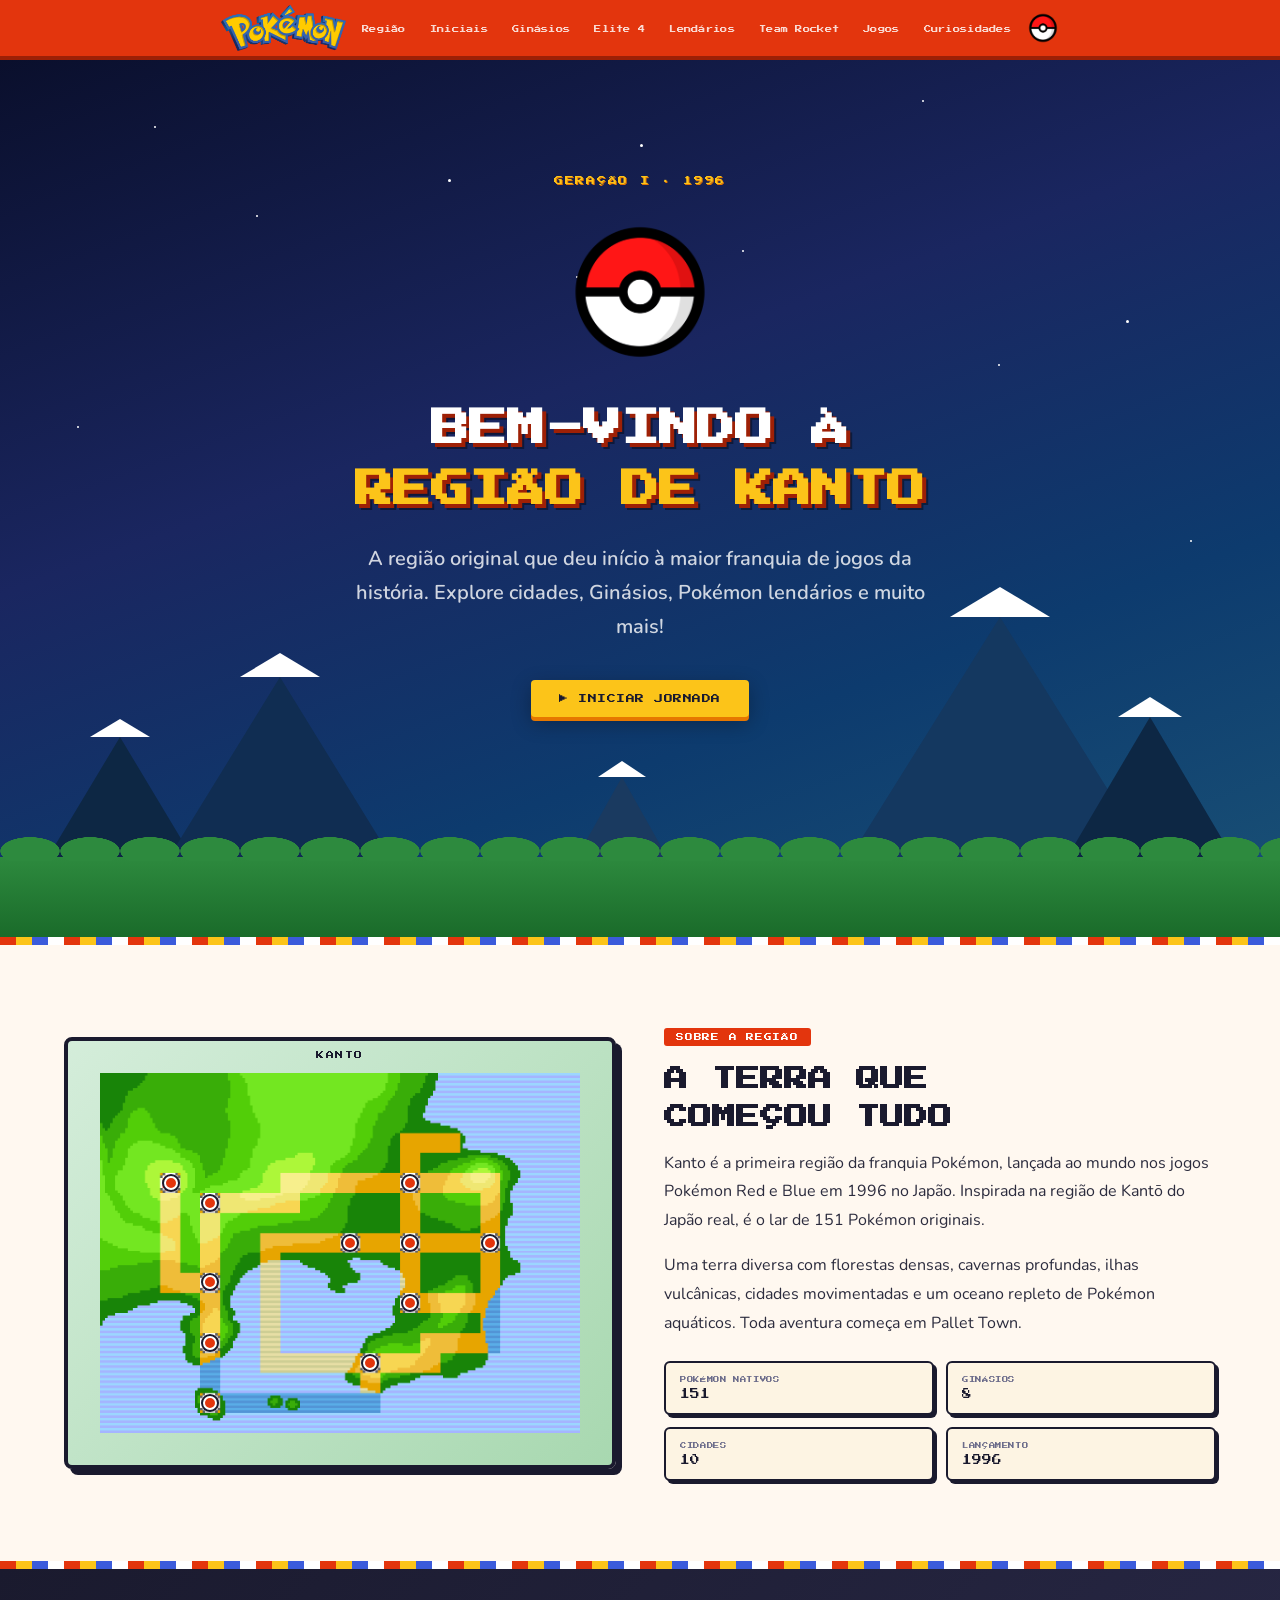
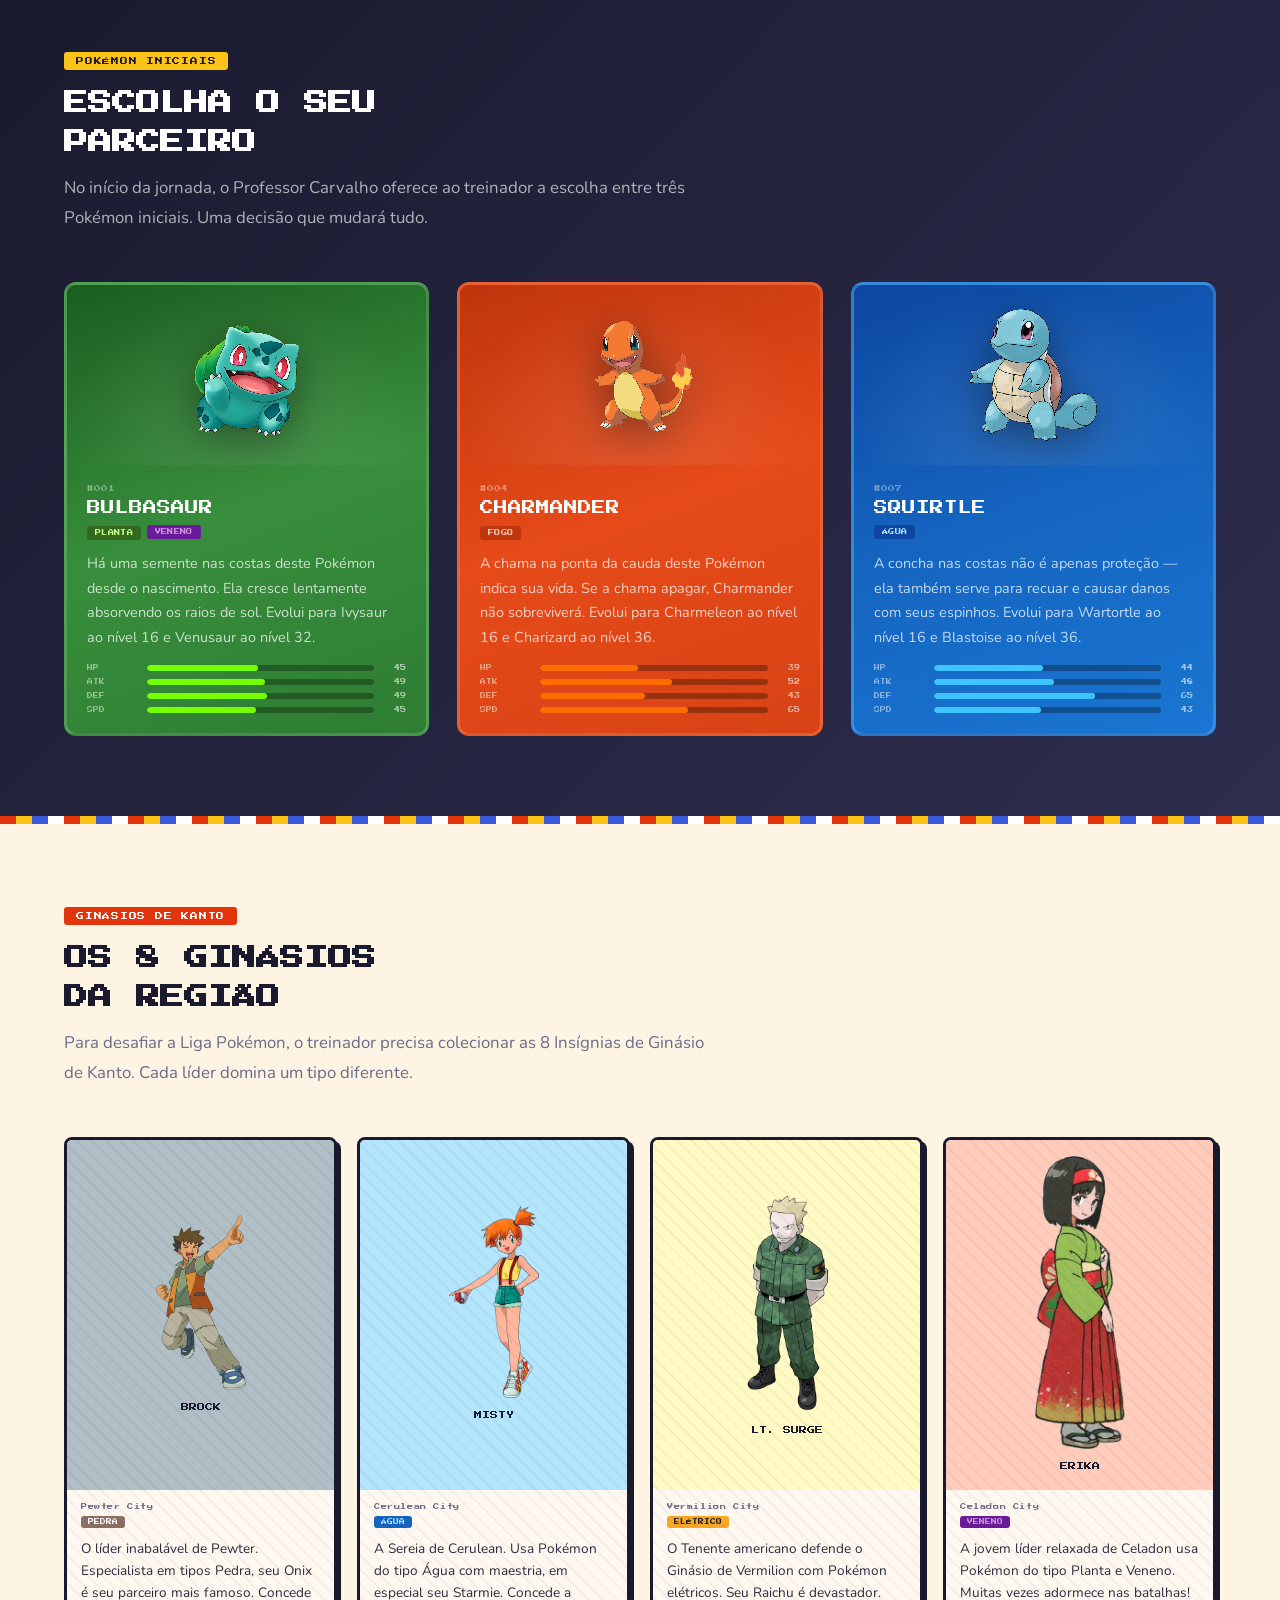
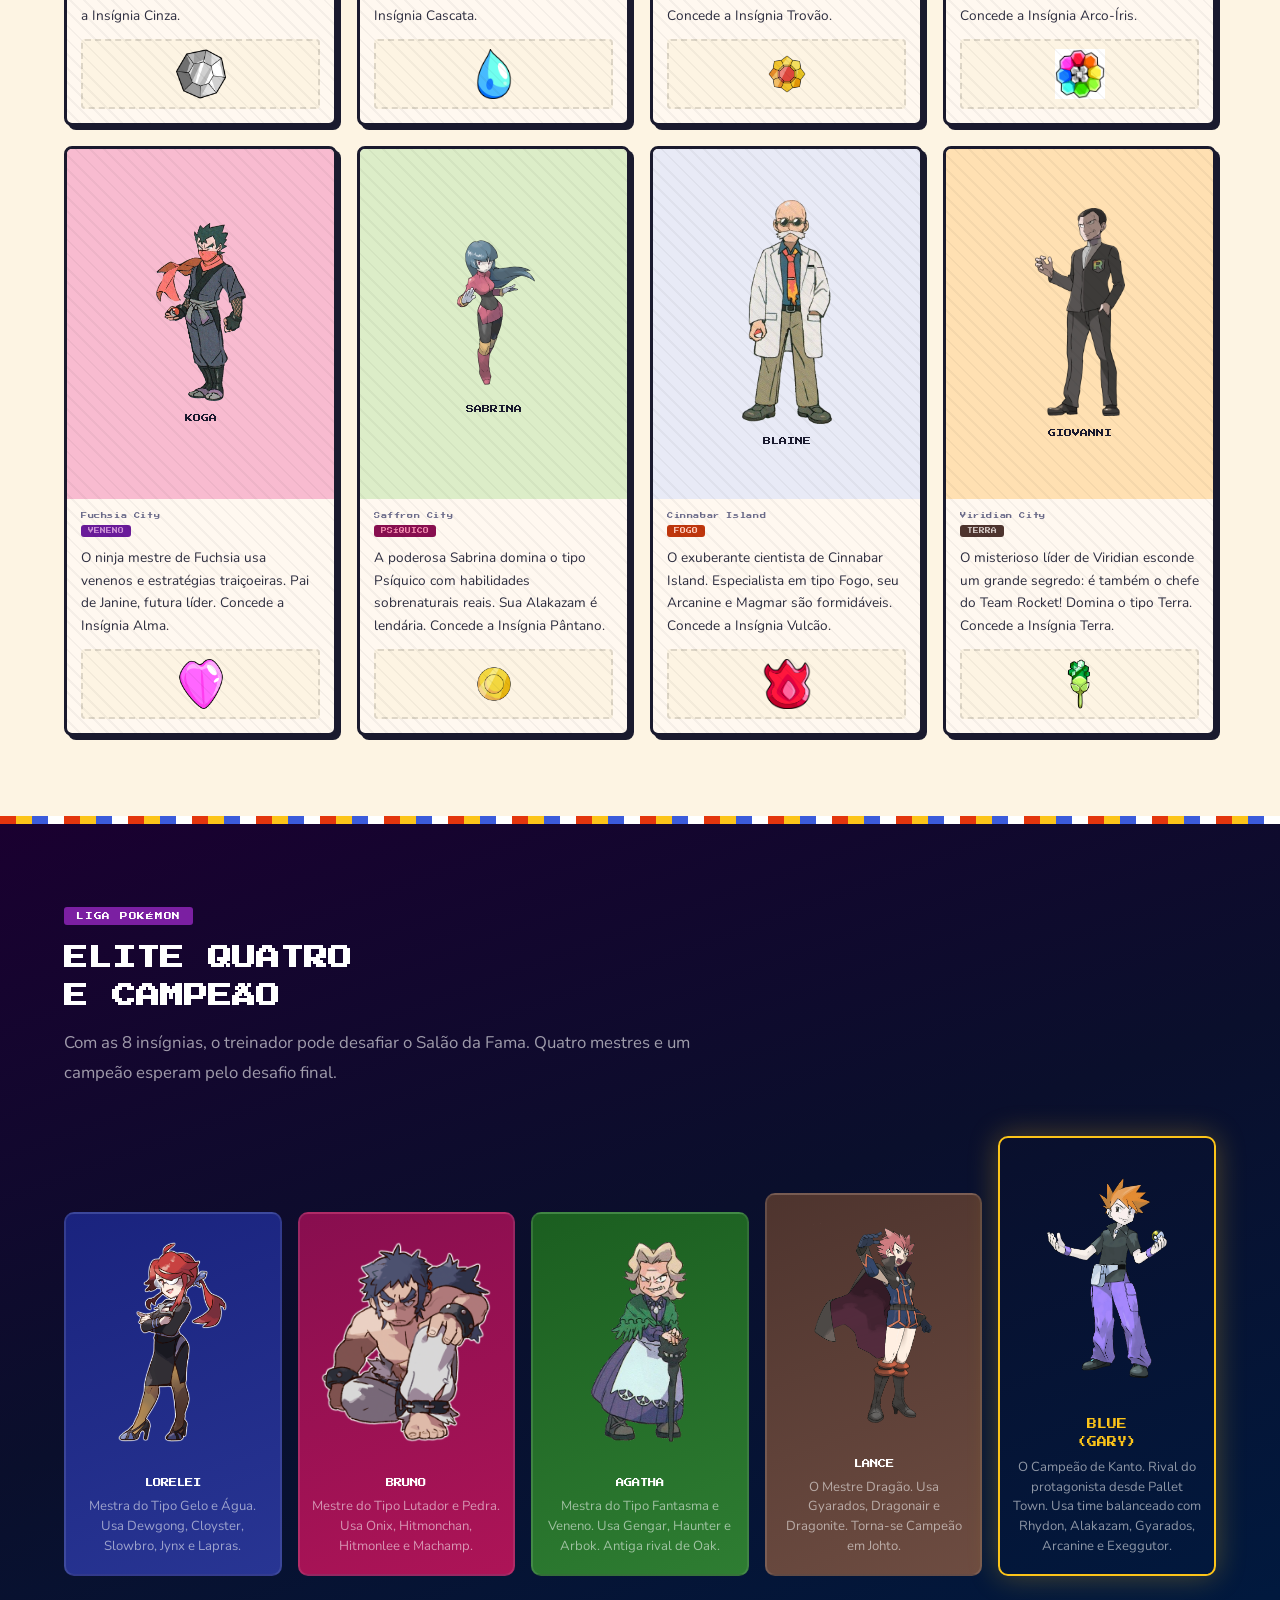
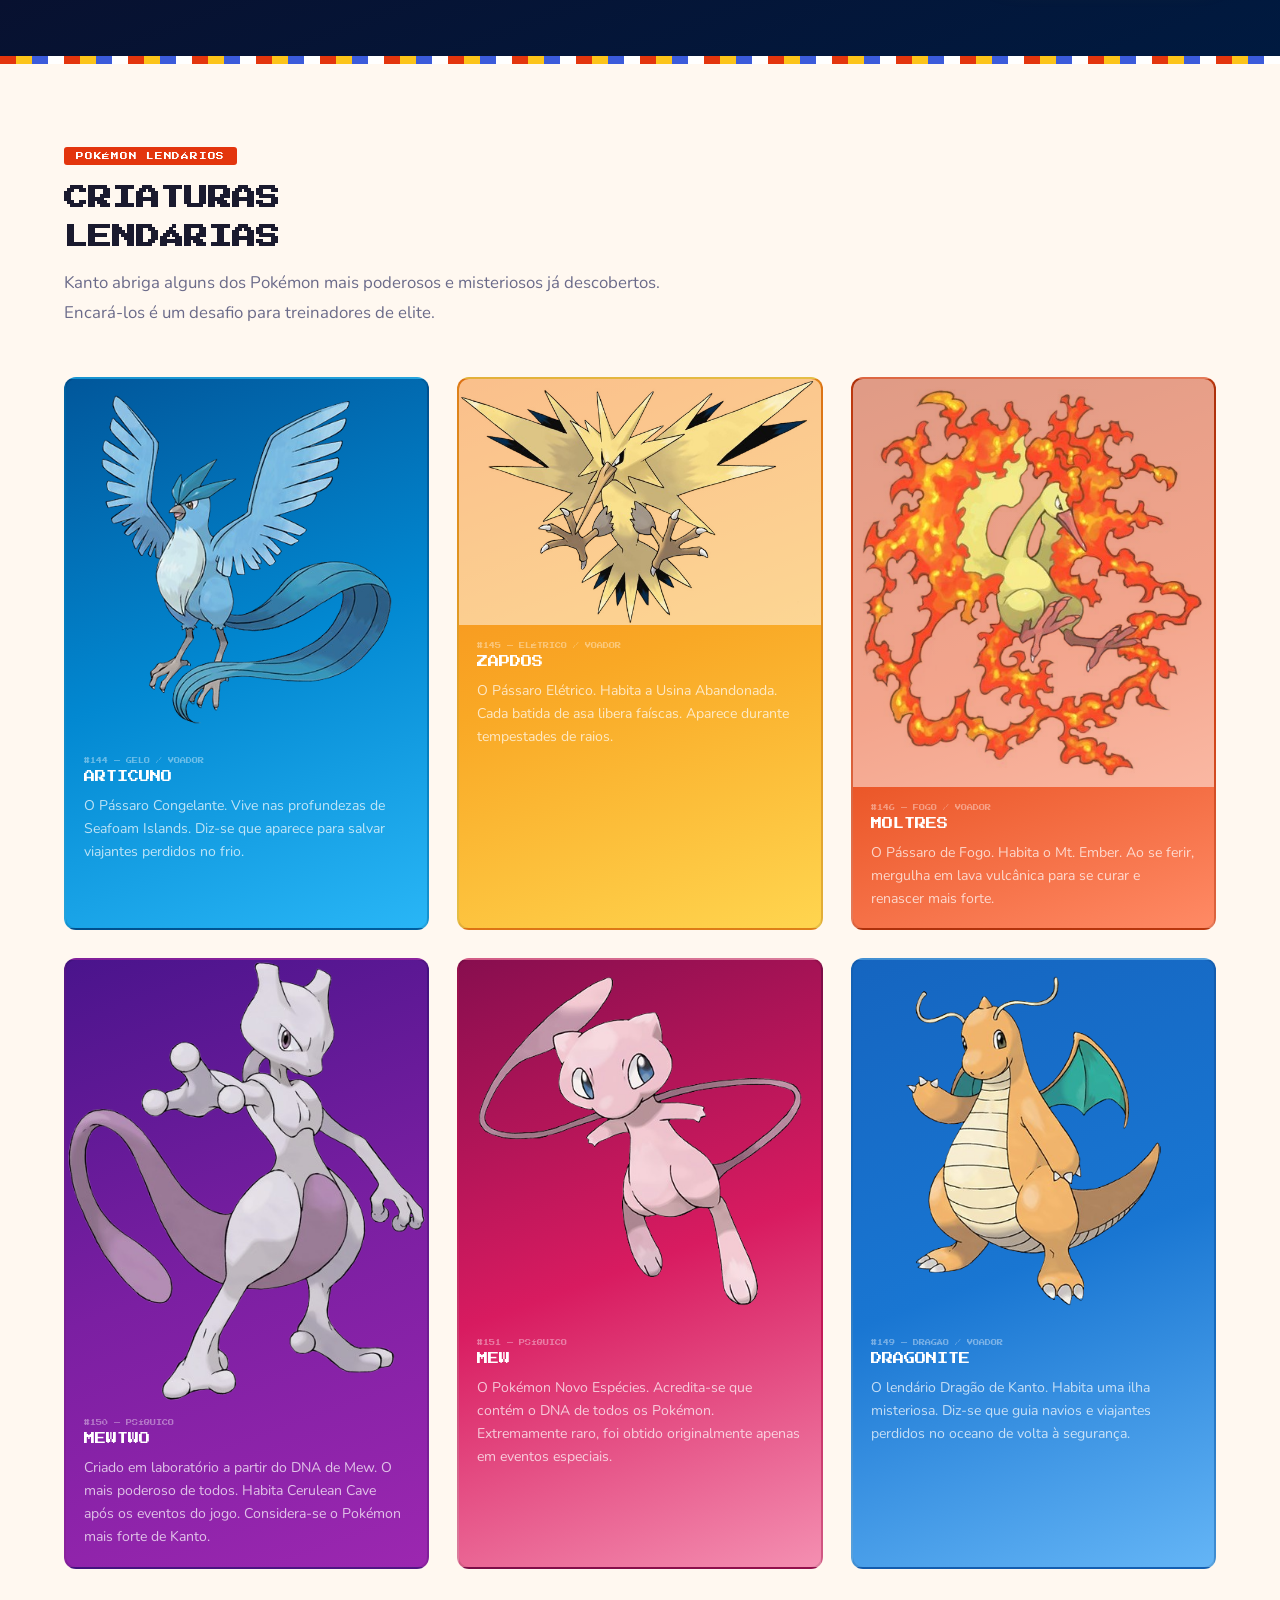
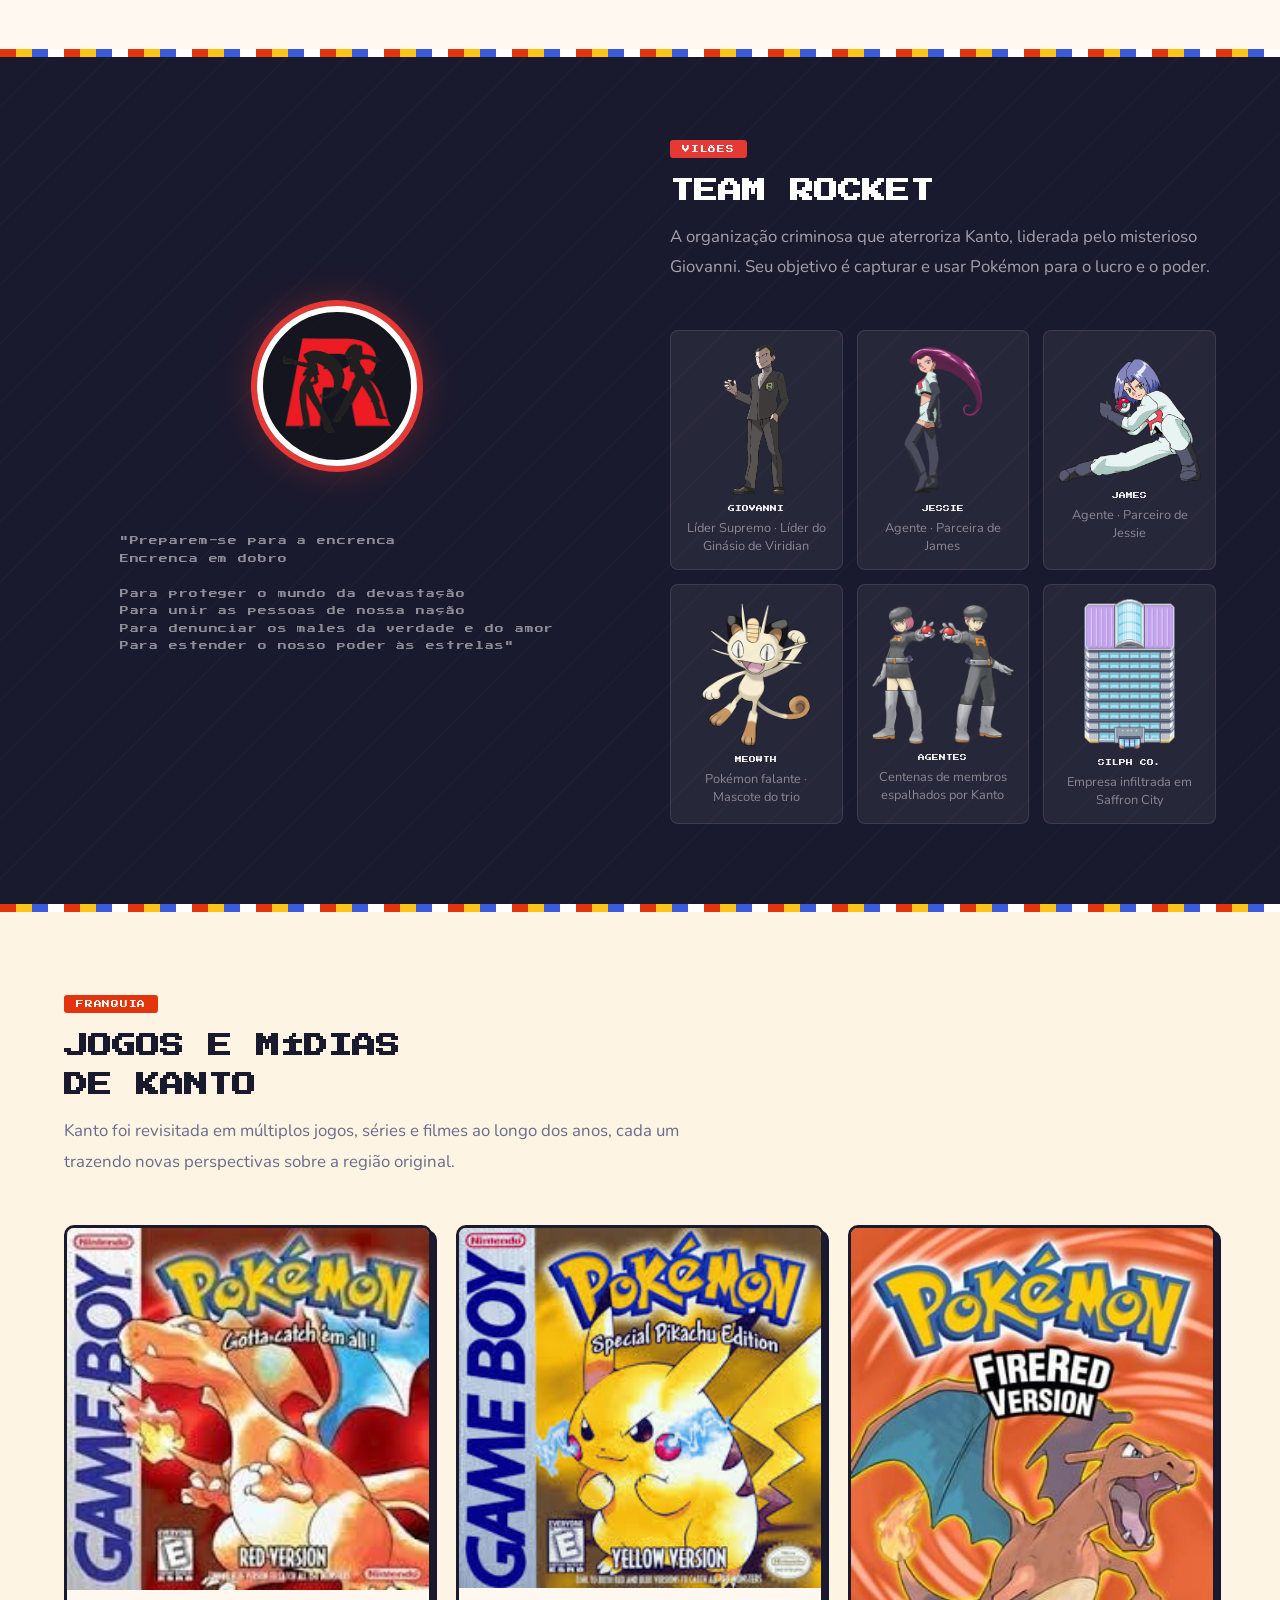
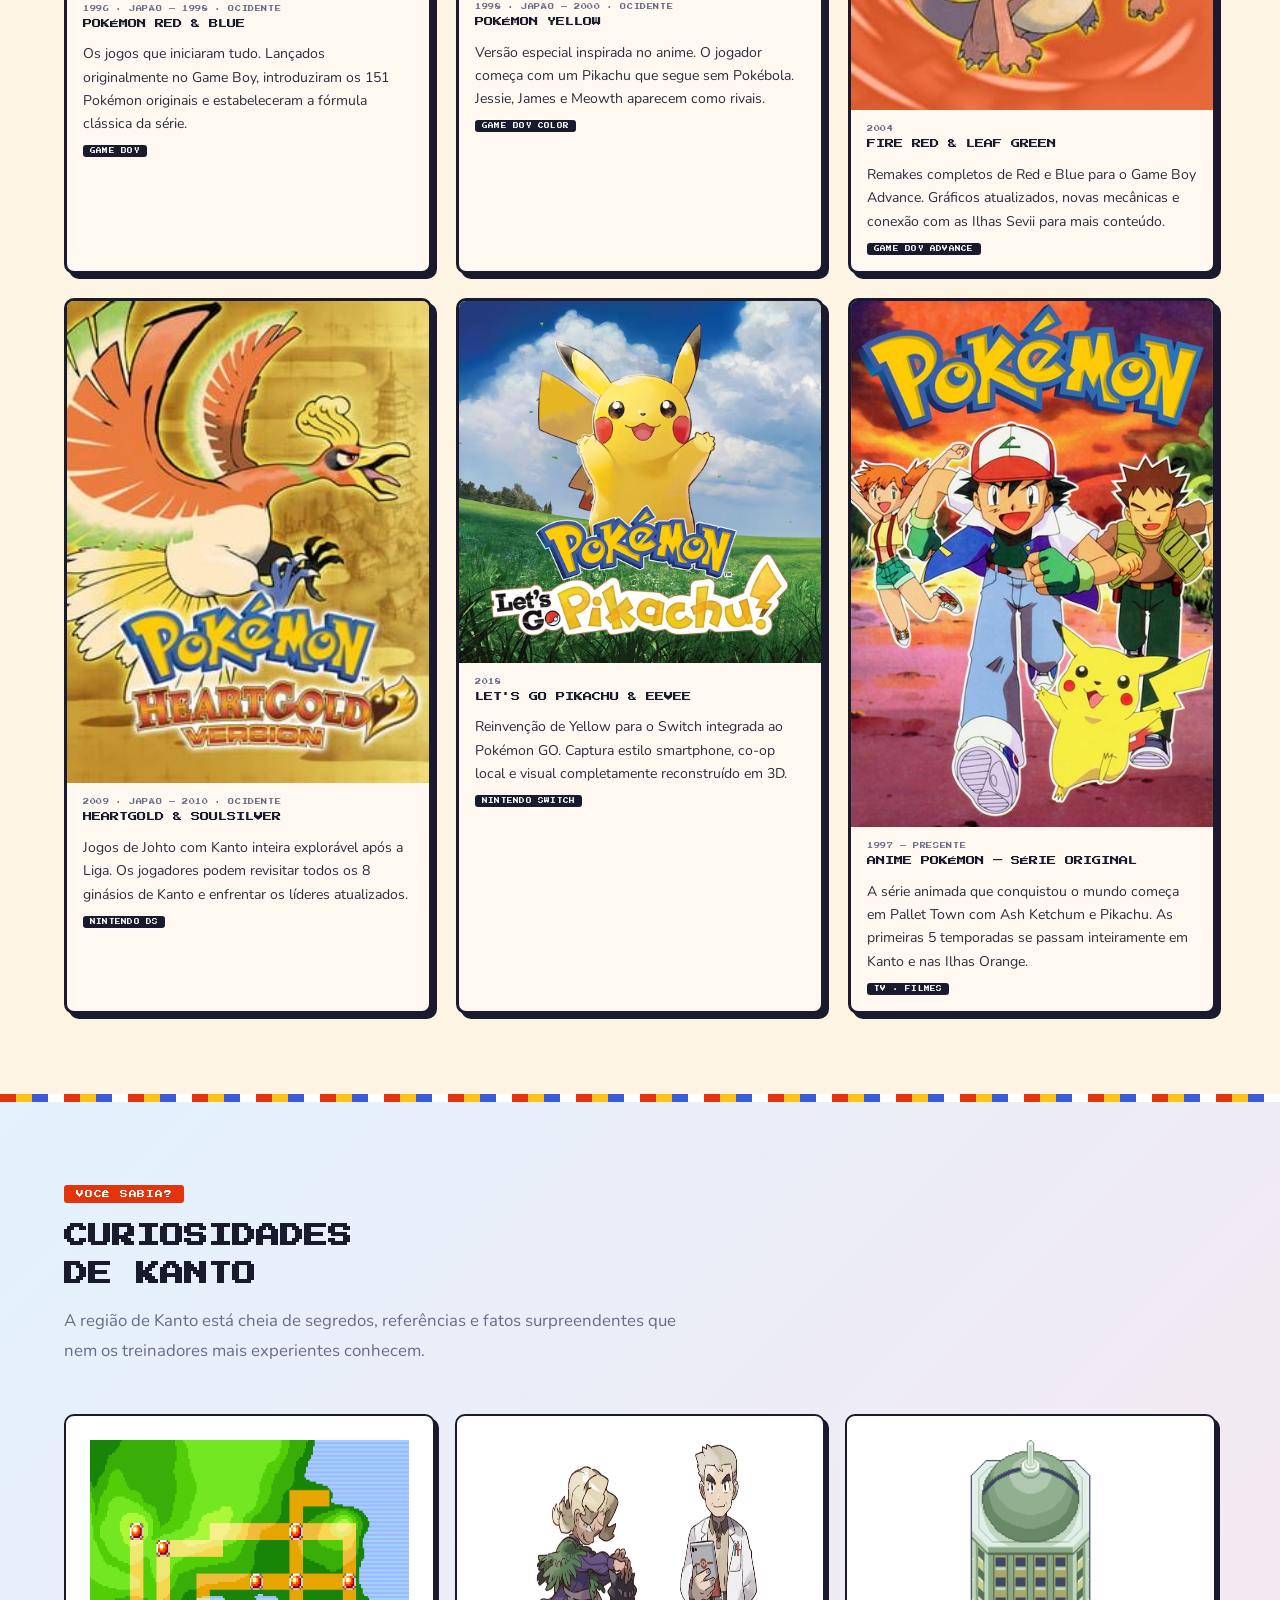
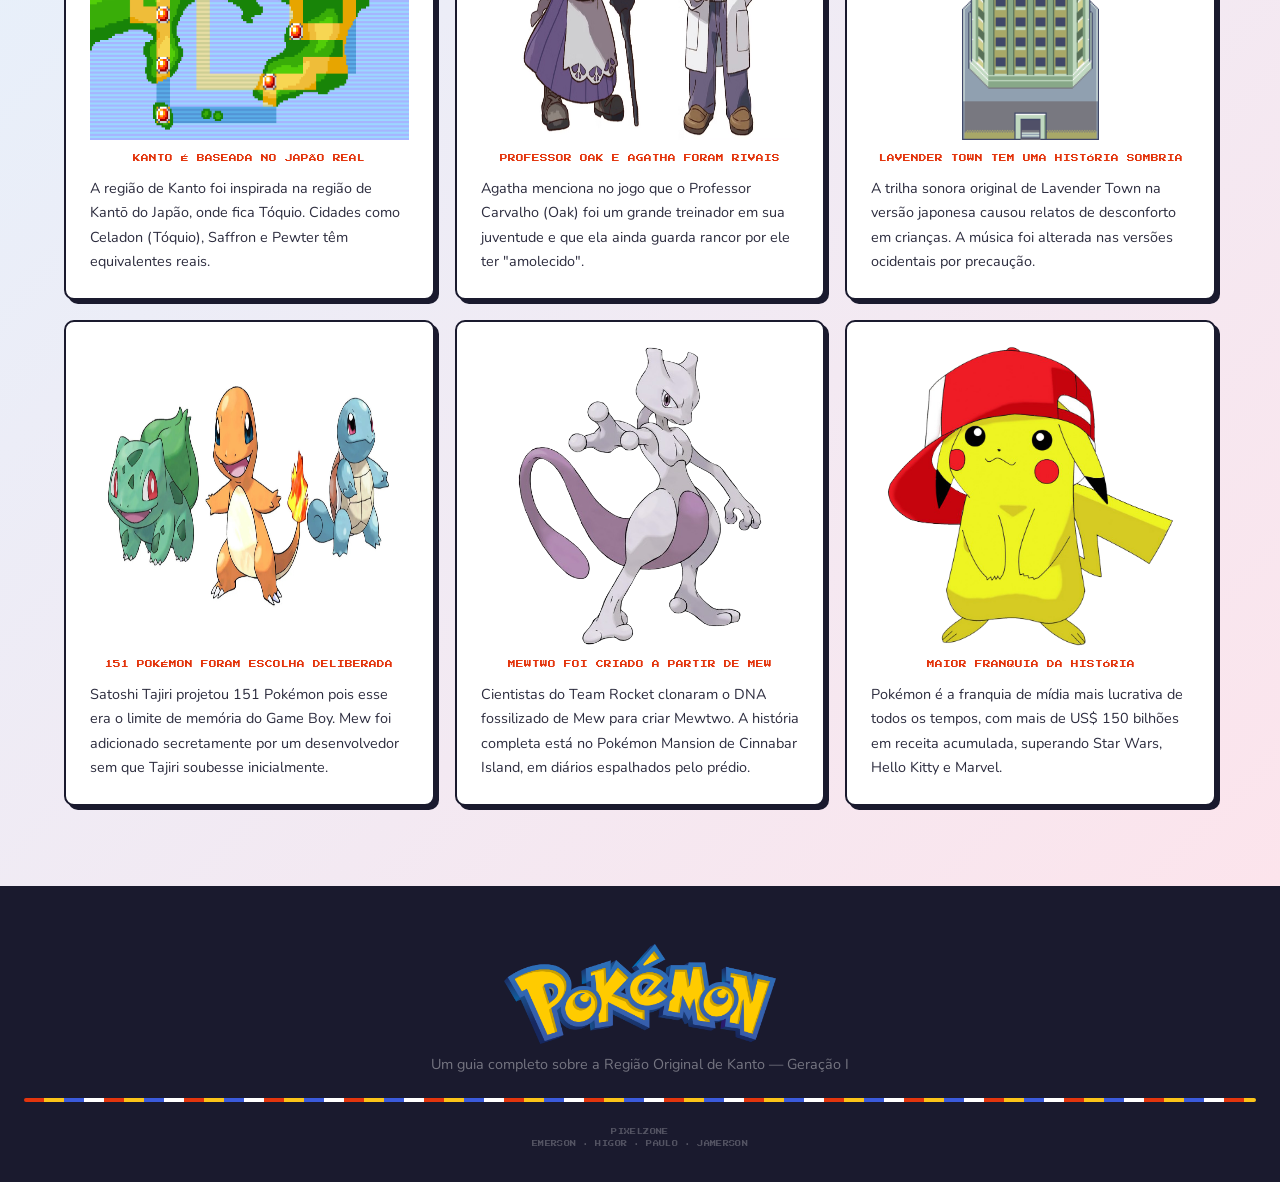
==== commit 956685d7: "arrumando bugs" ====
--- a/index.html
+++ b/index.html
@@ -793,7 +793,7 @@
   <div class="footer-divider"></div>
   <p class="footer-copy">
     PIXELZONE<br>
-    EMERSON · HIGOR · JAMERSON
+    EMERSON · HIGOR · PAULO · JAMERSON 
   </p>
 </footer>
 
